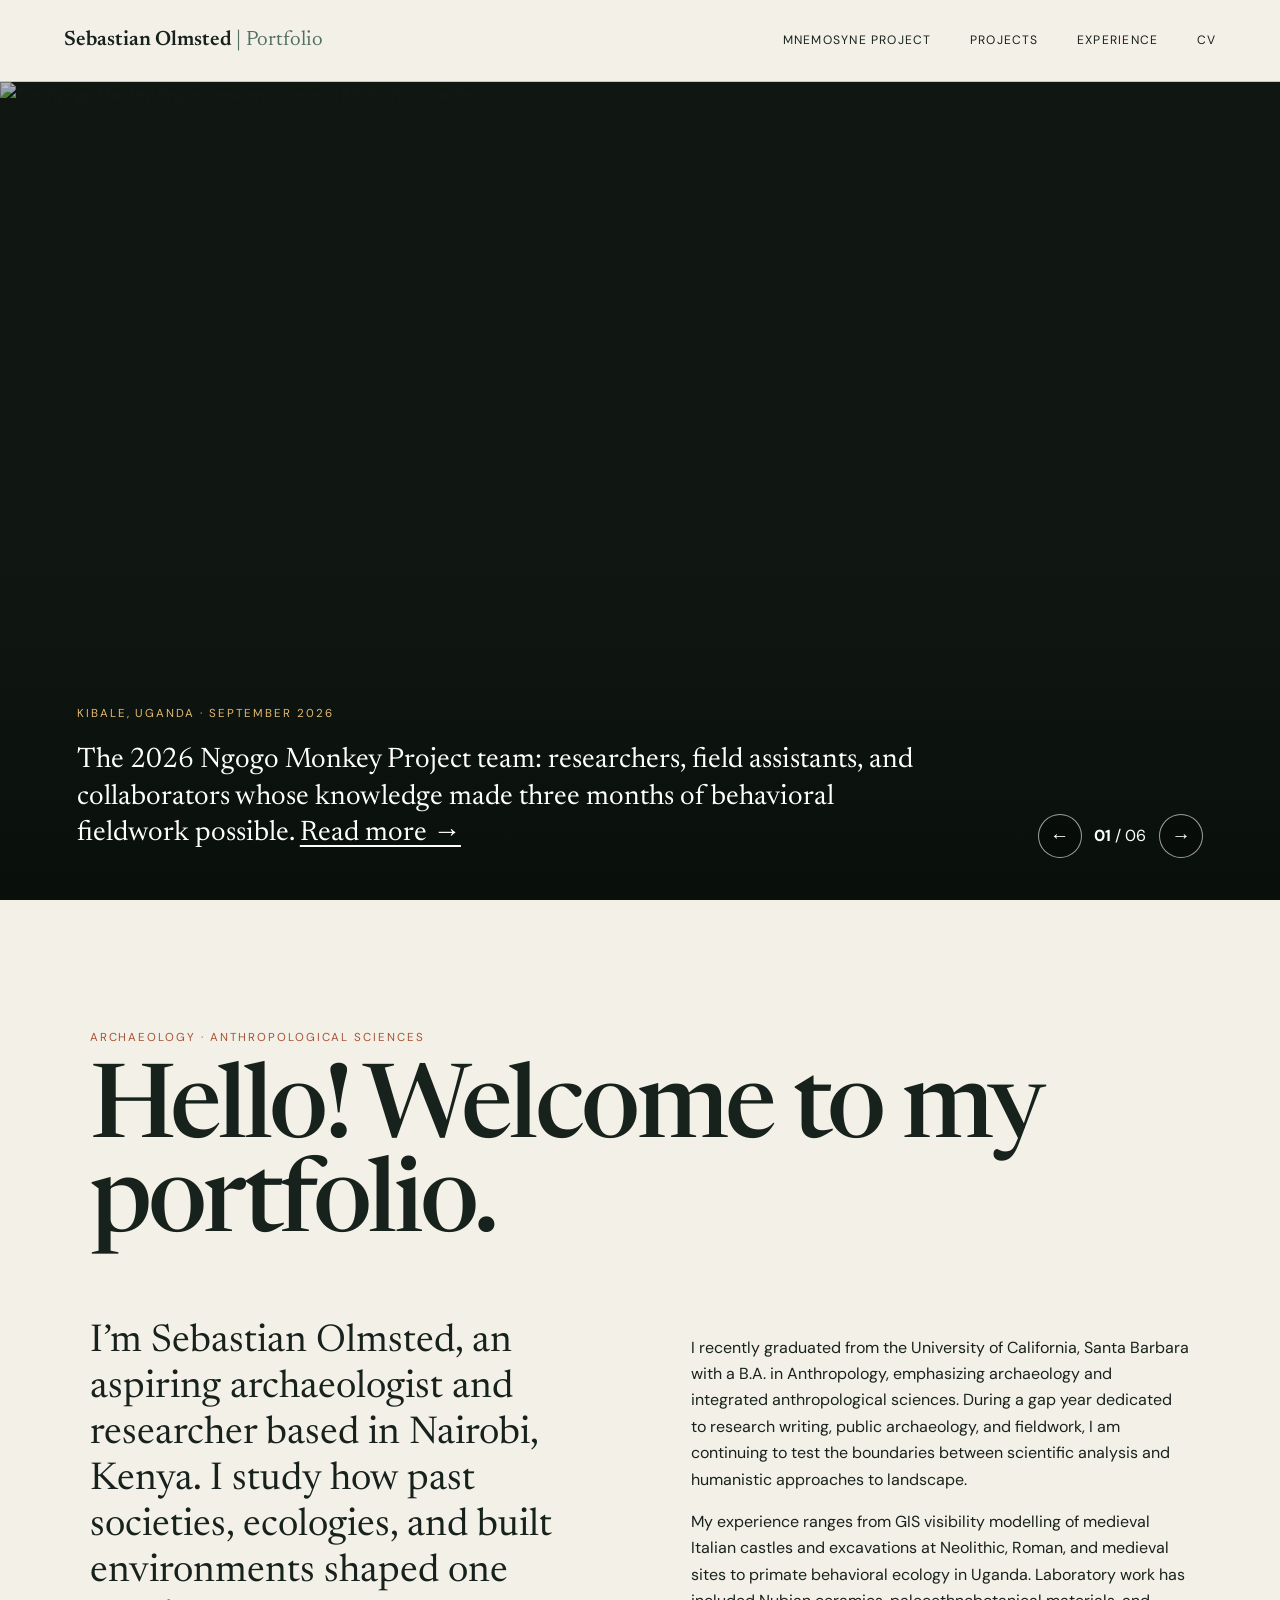
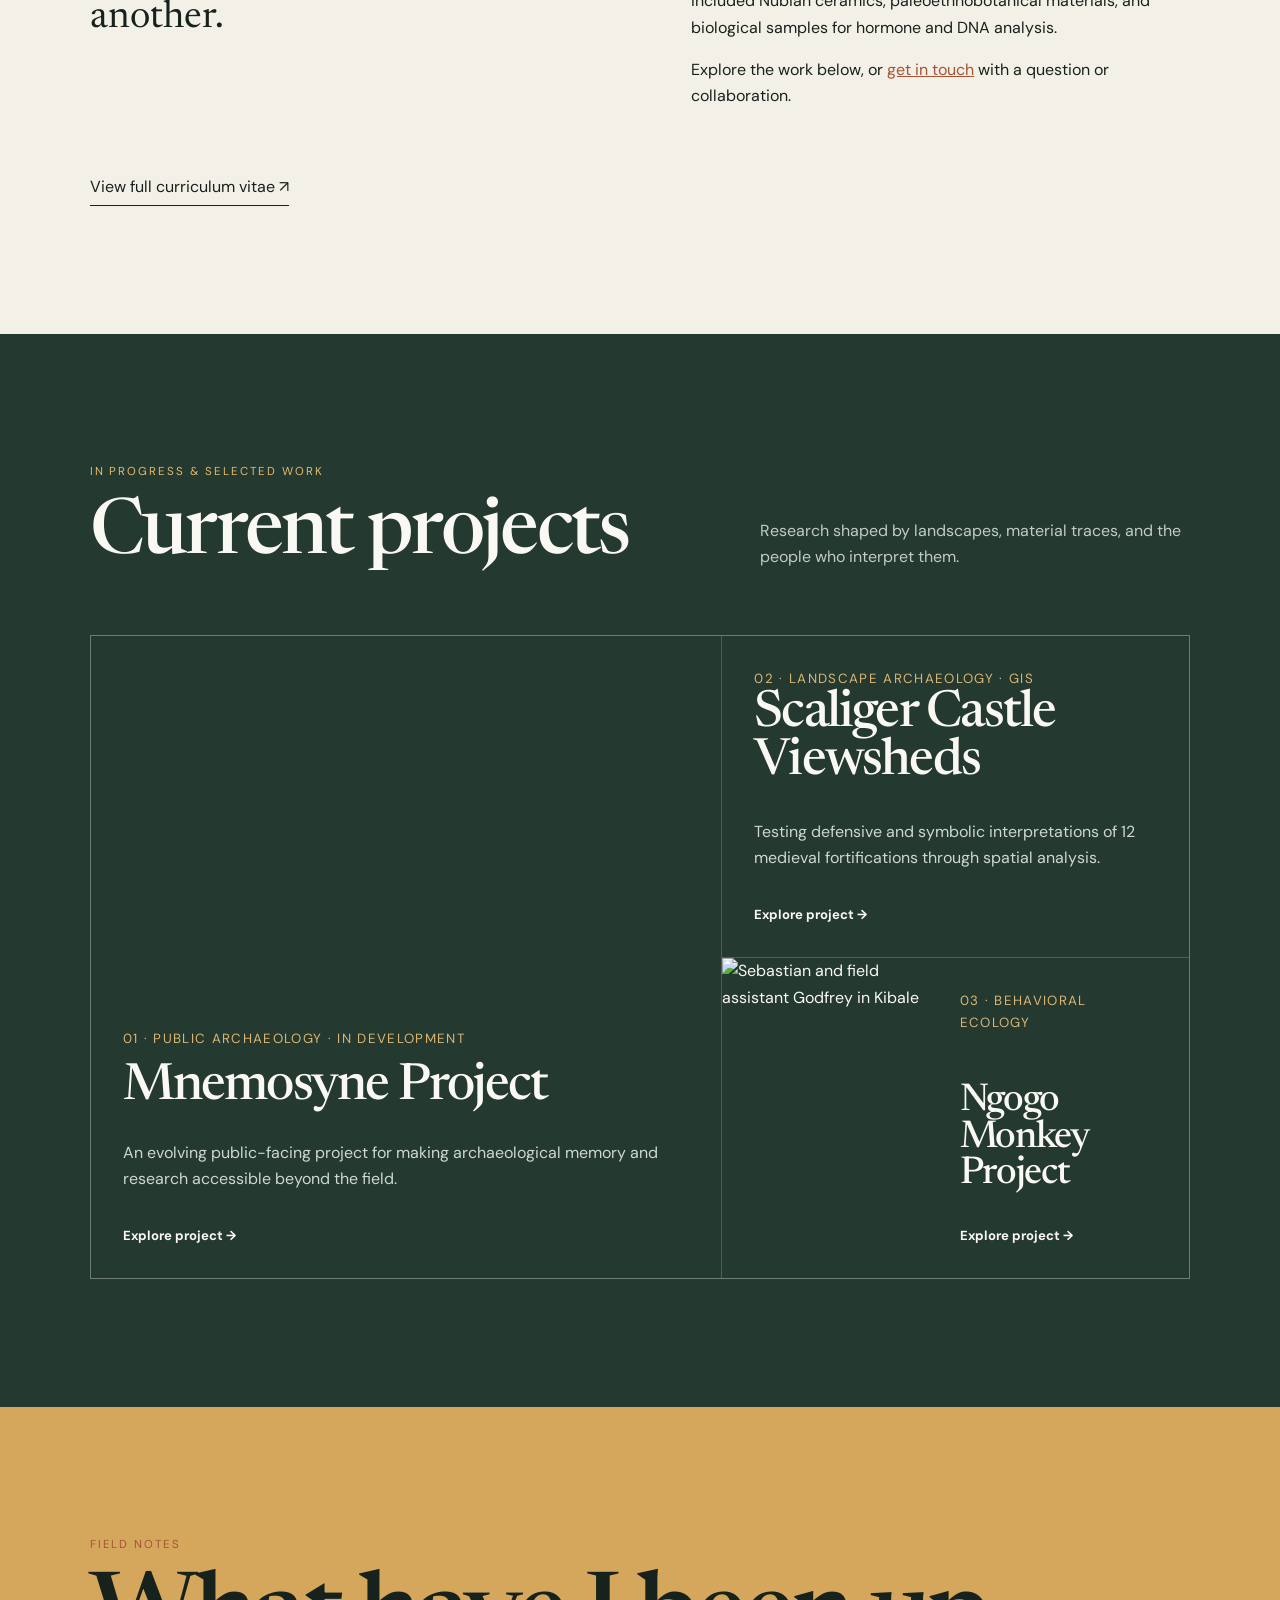
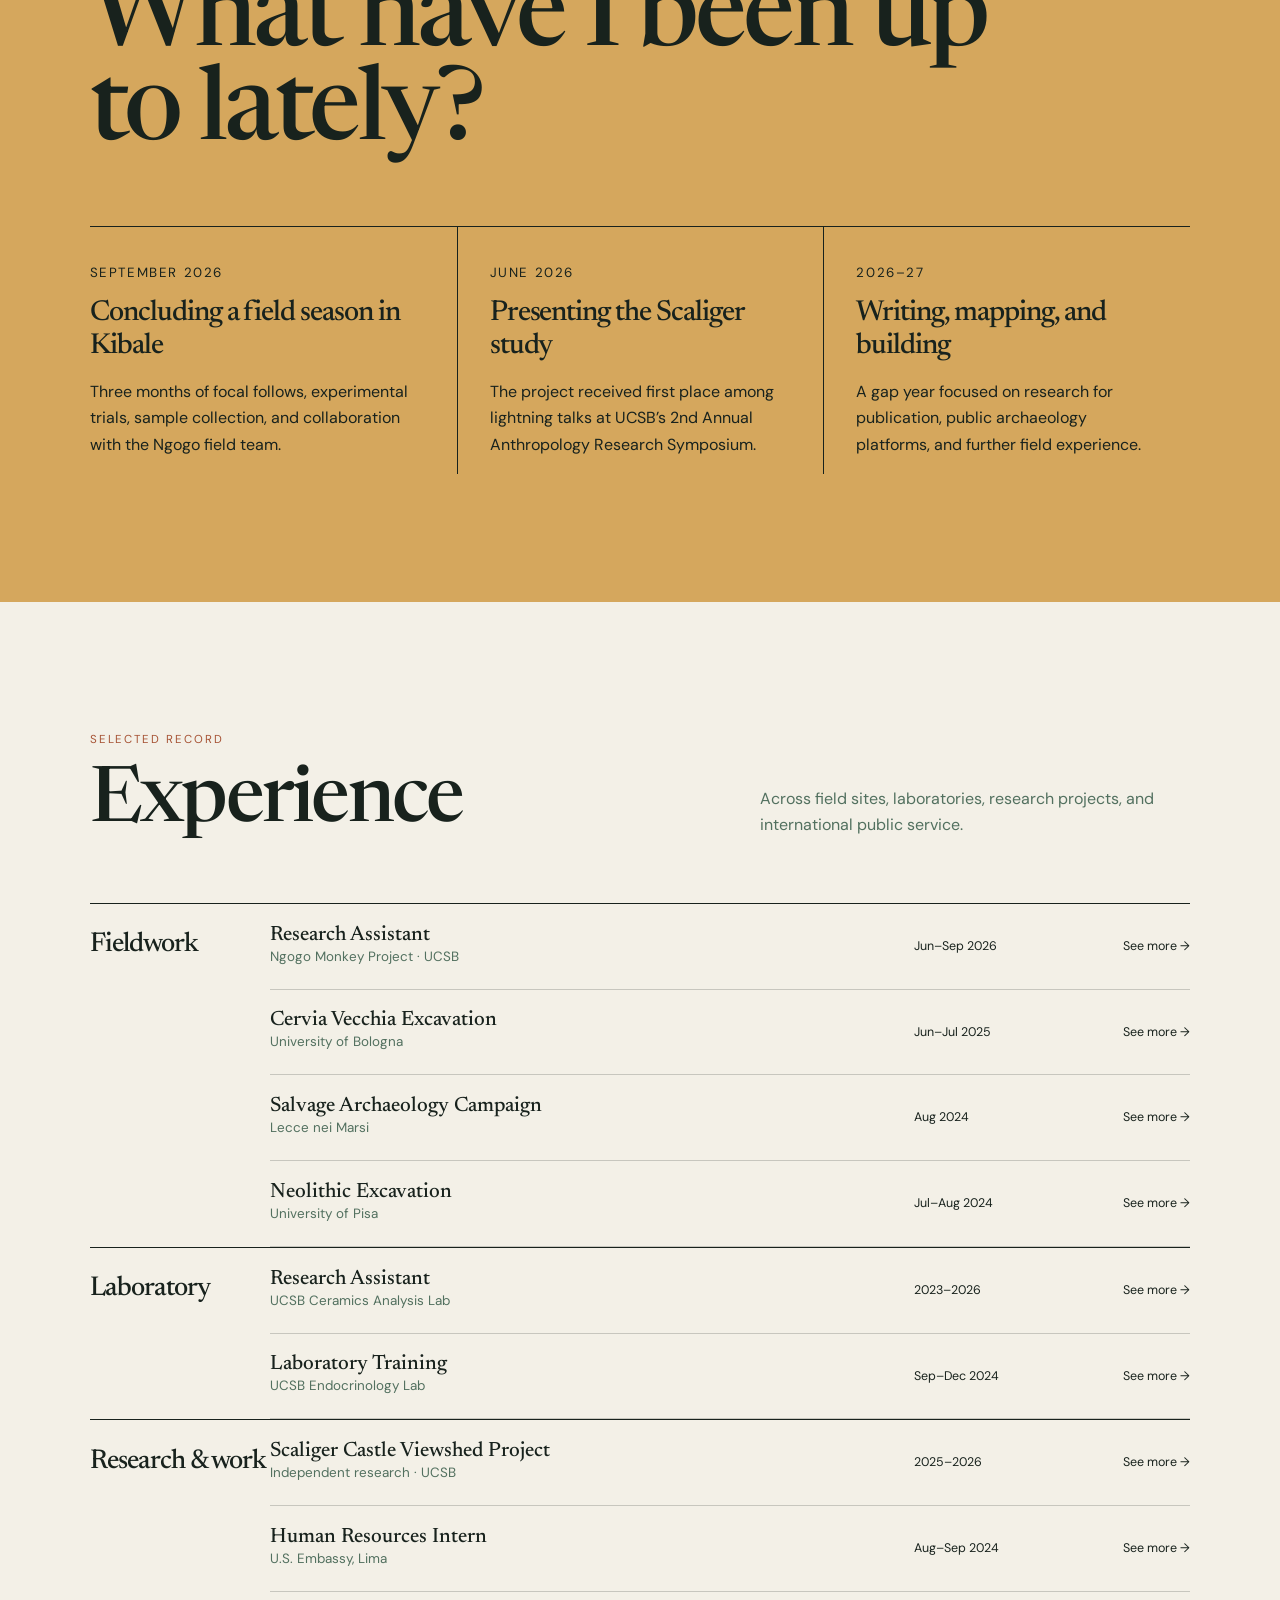
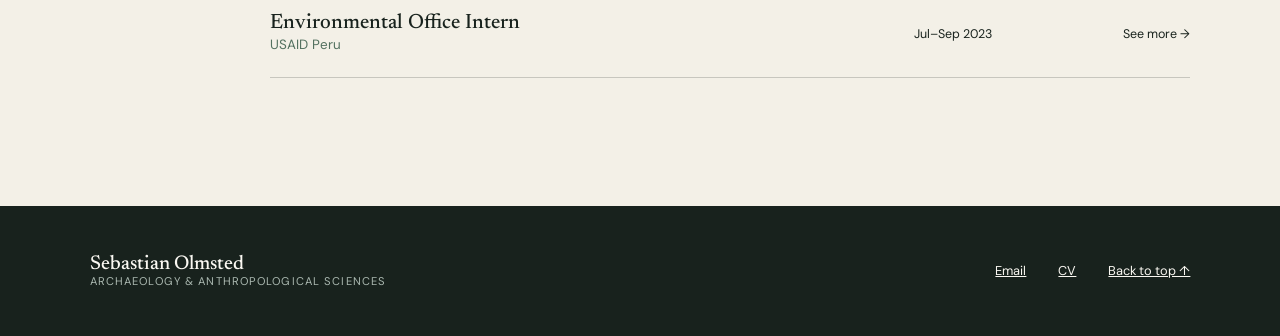
==== index.html @ 27c07b51 "Rebuild portfolio site" ====
<!doctype html>
<html lang="en"><head><meta charset="utf-8"><meta name="viewport" content="width=device-width,initial-scale=1">
<title>Sebastian Olmsted | Portfolio</title><meta name="description" content="Fieldwork, laboratory practice, and research by archaeologist Sebastian Olmsted.">
<link rel="preconnect" href="https://fonts.googleapis.com"><link rel="preconnect" href="https://fonts.gstatic.com" crossorigin><link href="https://fonts.googleapis.com/css2?family=DM+Sans:wght@400;500;600&family=Newsreader:opsz,wght@6..72,400;6..72,500;6..72,600&display=swap" rel="stylesheet"><link rel="stylesheet" href="styles.css">
<link rel="icon" type="image/svg+xml" href="data:image/svg+xml,%3Csvg xmlns='http://www.w3.org/2000/svg' viewBox='0 0 64 64'%3E%3Crect width='64' height='64' rx='12' fill='%2324392f'/%3E%3Cpath d='M13 42h38M17 36h30M21 30h22M25 24h14M29 18h6' stroke='%23d5a75d' stroke-width='4' stroke-linecap='round'/%3E%3C/svg%3E"></head>
<body><a class="skip" href="#main">Skip to content</a>
<header><a class="brand" href="index.html">Sebastian Olmsted <span>| Portfolio</span></a><button class="menu" aria-expanded="false" aria-controls="nav">Menu</button><nav id="nav"><a href="mnemosyne.html">Mnemosyne Project</a><a href="#projects">Projects</a><a href="#experience">Experience</a><a href="assets/sebastian-olmsted-cv.pdf">CV</a></nav></header>
<main id="main">
<section class="carousel" aria-label="Selected fieldwork and research moments">
<article class="slide active" data-slide><img src="assets/ngogo-research-team.jpg" alt="The Ngogo Monkey Project research team in Kibale National Park"><div class="caption"><p class="eyebrow">Kibale, Uganda · September 2026</p><p>The 2026 Ngogo Monkey Project team: researchers, field assistants, and collaborators whose knowledge made three months of behavioral fieldwork possible. <a href="ngogo.html">Read more →</a></p></div></article>
<article class="slide" data-slide><img src="assets/scaliger-project-presentation.jpeg" alt="Sebastian presenting research at UCSB"><div class="caption"><p class="eyebrow">Santa Barbara, USA · June 2026</p><p>Presenting the award-winning Scaliger Castle Viewshed Project at the 2nd Annual UCSB Anthropology Research Symposium. <a href="scaliger.html">Read more →</a></p></div></article>
<article class="slide" data-slide><img src="assets/section-cervia-vecchia.jpg" alt="Excavated archaeological section at Cervia Vecchia"><div class="caption"><p class="eyebrow">Cervia, Italy · June 2025</p><p>Excavating an artificial pit whose limits helped reveal a spoliated medieval fortification. <a href="fieldwork.html#cervia">Read more →</a></p></div></article>
<article class="slide" data-slide><img src="assets/roman-burial-excavation.JPG" alt="Careful excavation of a Roman burial"><div class="caption"><p class="eyebrow">Lecce nei Marsi, Italy · July 2024</p><p>Documenting a Roman-era cappuccina burial during a rescue archaeology campaign. <a href="fieldwork.html#salvage">Read more →</a></p></div></article>
<article class="slide" data-slide><img src="assets/bracelet-reconstruction.JPG" alt="Reconstructed bracelet made from archaeological beads"><div class="caption"><p class="eyebrow">Santa Barbara, USA · October 2024</p><p>A hypothetical bracelet reconstruction using beads recovered at Tombos in modern-day Sudan. <a href="laboratory.html#ceramics">Read more →</a></p></div></article>
<article class="slide" data-slide><img src="assets/presidential-pre-advance.jpg" alt="A presidential pre-advance delegation in Lima"><div class="caption"><p class="eyebrow">Lima, Peru · August 2024</p><p>Supporting the presidential pre-advance ahead of the 2024 APEC Leaders’ Summit. <a href="work.html#embassy">Read more →</a></p></div></article>
<div class="controls"><button data-prev aria-label="Previous image">←</button><span><b data-current>01</b> / 06</span><button data-next aria-label="Next image">→</button></div></section>

<section class="intro pad"><p class="eyebrow dark">Archaeology · Anthropological sciences</p><h1>Hello! Welcome to my portfolio.</h1><div class="columns"><p class="lede">I’m Sebastian Olmsted, an aspiring archaeologist and researcher based in Nairobi, Kenya. I study how past societies, ecologies, and built environments shaped one another.</p><div><p>I recently graduated from the University of California, Santa Barbara with a B.A. in Anthropology, emphasizing archaeology and integrated anthropological sciences. During a gap year dedicated to research writing, public archaeology, and fieldwork, I am continuing to test the boundaries between scientific analysis and humanistic approaches to landscape.</p><p>My experience ranges from GIS visibility modelling of medieval Italian castles and excavations at Neolithic, Roman, and medieval sites to primate behavioral ecology in Uganda. Laboratory work has included Nubian ceramics, paleoethnobotanical materials, and biological samples for hormone and DNA analysis.</p><p>Explore the work below, or <a href="mailto:bas.olmsted@gmail.com">get in touch</a> with a question or collaboration.</p></div></div><a class="underlink" href="assets/sebastian-olmsted-cv.pdf">View full curriculum vitae ↗</a></section>

<section class="projects pad" id="projects"><div class="heading"><div><p class="eyebrow">In progress & selected work</p><h2>Current projects</h2></div><p>Research shaped by landscapes, material traces, and the people who interpret them.</p></div><div class="project-grid">
<a class="project-card feature" href="mnemosyne.html"><small>01 · Public archaeology · In development</small><h3>Mnemosyne Project</h3><p>An evolving public-facing project for making archaeological memory and research accessible beyond the field.</p><b>Explore project →</b></a>
<a class="project-card" href="scaliger.html"><small>02 · Landscape archaeology · GIS</small><h3>Scaliger Castle Viewsheds</h3><p>Testing defensive and symbolic interpretations of 12 medieval fortifications through spatial analysis.</p><b>Explore project →</b></a>
<a class="project-card image-card" href="ngogo.html"><img src="assets/me-and-godfrey.jpg" alt="Sebastian and field assistant Godfrey in Kibale"><div><small>03 · Behavioral ecology</small><h3>Ngogo Monkey Project</h3><b>Explore project →</b></div></a></div></section>

<section class="recent pad"><p class="eyebrow dark">Field notes</p><h2>What have I been up to lately?</h2><div class="recent-grid"><article><small>September 2026</small><h3>Concluding a field season in Kibale</h3><p>Three months of focal follows, experimental trials, sample collection, and collaboration with the Ngogo field team.</p></article><article><small>June 2026</small><h3>Presenting the Scaliger study</h3><p>The project received first place among lightning talks at UCSB’s 2nd Annual Anthropology Research Symposium.</p></article><article><small>2026–27</small><h3>Writing, mapping, and building</h3><p>A gap year focused on research for publication, public archaeology platforms, and further field experience.</p></article></div></section>

<section class="experience pad" id="experience"><div class="heading ink"><div><p class="eyebrow dark">Selected record</p><h2>Experience</h2></div><p>Across field sites, laboratories, research projects, and international public service.</p></div>
<div class="group"><h3>Fieldwork</h3><a href="ngogo.html"><div><strong>Research Assistant</strong><span>Ngogo Monkey Project · UCSB</span></div><time>Jun–Sep 2026</time><em>See more →</em></a><a href="fieldwork.html#cervia"><div><strong>Cervia Vecchia Excavation</strong><span>University of Bologna</span></div><time>Jun–Jul 2025</time><em>See more →</em></a><a href="fieldwork.html#salvage"><div><strong>Salvage Archaeology Campaign</strong><span>Lecce nei Marsi</span></div><time>Aug 2024</time><em>See more →</em></a><a href="fieldwork.html#neolithic"><div><strong>Neolithic Excavation</strong><span>University of Pisa</span></div><time>Jul–Aug 2024</time><em>See more →</em></a></div>
<div class="group"><h3>Laboratory</h3><a href="laboratory.html#ceramics"><div><strong>Research Assistant</strong><span>UCSB Ceramics Analysis Lab</span></div><time>2023–2026</time><em>See more →</em></a><a href="laboratory.html#endocrinology"><div><strong>Laboratory Training</strong><span>UCSB Endocrinology Lab</span></div><time>Sep–Dec 2024</time><em>See more →</em></a></div>
<div class="group"><h3>Research & work</h3><a href="scaliger.html"><div><strong>Scaliger Castle Viewshed Project</strong><span>Independent research · UCSB</span></div><time>2025–2026</time><em>See more →</em></a><a href="work.html#embassy"><div><strong>Human Resources Intern</strong><span>U.S. Embassy, Lima</span></div><time>Aug–Sep 2024</time><em>See more →</em></a><a href="work.html#usaid"><div><strong>Environmental Office Intern</strong><span>USAID Peru</span></div><time>Jul–Sep 2023</time><em>See more →</em></a></div></section></main>
<footer><p>Sebastian Olmsted <span>Archaeology & anthropological sciences</span></p><div><a href="mailto:bas.olmsted@gmail.com">Email</a><a href="assets/sebastian-olmsted-cv.pdf">CV</a><a href="#main">Back to top ↑</a></div></footer><script src="script.js"></script></body></html>
---- styles.css ----
:root{--ink:#18221d;--forest:#24392f;--moss:#52705f;--paper:#f3f0e7;--cream:#faf8f2;--gold:#d5a75d;--rust:#a65335;--line:rgba(24,34,29,.2);--serif:"Newsreader",Georgia,serif;--sans:"DM Sans",Arial,sans-serif}*{box-sizing:border-box}html{scroll-behavior:smooth}body{margin:0;background:var(--paper);color:var(--ink);font:400 1rem/1.65 var(--sans)}a{color:inherit}img{display:block;max-width:100%}.skip{position:absolute;left:-999px}.skip:focus{left:1rem;top:1rem;background:#fff;padding:.7rem;z-index:99}header{height:82px;padding:0 clamp(1.25rem,5vw,5rem);display:flex;align-items:center;justify-content:space-between;border-bottom:1px solid var(--line);background:rgba(243,240,231,.94);position:sticky;top:0;z-index:30;backdrop-filter:blur(12px)}.brand{text-decoration:none;font:600 1.3rem var(--serif)}.brand span{color:var(--moss);font-weight:400}nav{display:flex;gap:clamp(1rem,3vw,2.8rem)}nav a{text-decoration:none;font-size:.76rem;text-transform:uppercase;letter-spacing:.1em}.menu{display:none;background:none;border:0;font:inherit}.carousel{position:relative;height:calc(100vh - 82px);min-height:620px;background:#101713;overflow:hidden}.slide{position:absolute;inset:0;opacity:0;transition:opacity .8s}.slide.active{opacity:1}.slide img{width:100%;height:100%;object-fit:cover;filter:brightness(.73)}.caption{position:absolute;left:0;right:0;bottom:0;padding:9rem clamp(1.25rem,6vw,6rem) 3rem;background:linear-gradient(transparent,rgba(8,15,11,.86));color:#fff}.caption>p:last-child{max-width:870px;margin:0;font:400 clamp(1.3rem,2.2vw,2.1rem)/1.3 var(--serif)}.caption a{text-underline-offset:5px}.eyebrow{font-size:.72rem!important;text-transform:uppercase;letter-spacing:.17em;color:#e5b96f;font-family:var(--sans)!important;margin:0 0 1.2rem}.eyebrow.dark{color:var(--rust)}.controls{position:absolute;right:clamp(1.25rem,6vw,6rem);bottom:2.6rem;z-index:5;color:#fff;display:flex;align-items:center;gap:.8rem}.controls button{width:44px;height:44px;border-radius:50%;border:1px solid #ffffff99;color:#fff;background:#0004;font-size:1.2rem}.pad{padding:clamp(5rem,10vw,9rem) clamp(1.25rem,7vw,7.5rem)}h1,h2,h3{font-family:var(--serif);font-weight:500;letter-spacing:-.035em}.intro h1,.heading h2,.recent h2{font-size:clamp(3.2rem,8vw,8rem);line-height:.92;margin:0}.columns{display:grid;grid-template-columns:1fr 1fr;gap:8vw;margin-top:4rem}.lede{font:400 clamp(1.6rem,3vw,2.7rem)/1.2 var(--serif);margin:0}.columns a{color:var(--rust)}.underlink{display:inline-block;margin-top:3rem;padding-bottom:.3rem;text-decoration:none;border-bottom:1px solid}.projects{background:var(--forest);color:var(--cream)}.heading{display:flex;align-items:end;justify-content:space-between;gap:3rem;margin-bottom:4rem}.heading h2{font-size:clamp(3rem,6vw,6rem)}.heading>p{max-width:430px;color:#c1ccc5;margin:0}.project-grid{display:grid;grid-template-columns:1.35fr 1fr;gap:1px;background:#ffffff30;border:1px solid #ffffff30}.project-card{min-height:320px;padding:2rem;display:flex;flex-direction:column;background:var(--forest);text-decoration:none}.project-card:hover{background:#315042}.project-card.feature{grid-row:span 2;min-height:641px;justify-content:flex-end}.project-card small{color:#d9b575;text-transform:uppercase;letter-spacing:.1em}.project-card h3{font-size:clamp(2rem,4vw,4.5rem);line-height:.95;margin:auto 0 1rem}.project-card.feature h3{margin:.8rem 0}.project-card p{color:#ced8d1;max-width:540px}.project-card b{font-size:.82rem;margin-top:1rem}.image-card{padding:0;display:grid;grid-template-columns:44% 1fr}.image-card img{width:100%;height:100%;object-fit:cover}.image-card div{padding:2rem;display:flex;flex-direction:column}.image-card h3{font-size:2.4rem}.recent{background:var(--gold)}.recent h2{max-width:900px}.recent-grid{display:grid;grid-template-columns:repeat(3,1fr);border-top:1px solid;margin-top:4rem}.recent article{padding:2rem 2rem 0 0}.recent article+article{border-left:1px solid;padding-left:2rem}.recent h3{font-size:1.8rem;line-height:1.15;margin:.7rem 0}.recent small{text-transform:uppercase;letter-spacing:.12em}.heading.ink>p{color:var(--moss)}.group{display:grid;grid-template-columns:180px 1fr;border-top:1px solid}.group>h3{font-size:1.7rem;margin:1.2rem 0}.group>a{grid-column:2;display:grid;grid-template-columns:1fr 150px 110px;align-items:center;gap:1rem;padding:1.3rem 0;border-bottom:1px solid var(--line);text-decoration:none}.group strong,.group span{display:block}.group strong{font:500 1.3rem var(--serif)}.group span{color:var(--moss);font-size:.84rem}.group time,.group em{font-size:.78rem;font-style:normal}.group em{text-align:right}footer{background:var(--ink);color:var(--cream);padding:3rem clamp(1.25rem,7vw,7.5rem);display:flex;justify-content:space-between;align-items:center}footer p{font:500 1.25rem var(--serif);margin:0}footer p span{display:block;font:400 .7rem var(--sans);color:#aab8b0;text-transform:uppercase;letter-spacing:.1em}footer div{display:flex;gap:2rem}footer a{font-size:.8rem}
.page-hero{padding:clamp(5rem,11vw,10rem) clamp(1.25rem,7vw,7.5rem) 4rem;background:var(--forest);color:var(--cream)}.page-hero h1{font-size:clamp(3.5rem,9vw,8.5rem);line-height:.9;margin:0;max-width:1100px}.standfirst{font:400 clamp(1.3rem,2.5vw,2.1rem)/1.35 var(--serif);max-width:760px;color:#d8dfda;margin:3rem 0 0}.page-body{padding:clamp(4rem,8vw,8rem) clamp(1.25rem,7vw,7.5rem)}.back{display:inline-block;margin-bottom:3rem}.facts{display:grid;grid-template-columns:repeat(3,1fr);gap:1px;background:var(--line);margin-bottom:4rem}.fact{background:var(--paper);padding:1.5rem}.fact span{display:block;color:var(--rust);font-size:.7rem;text-transform:uppercase;letter-spacing:.12em}.fact strong{font:500 1.4rem var(--serif)}.detail{display:grid;grid-template-columns:minmax(180px,.65fr) 1.6fr;gap:6vw;padding:4rem 0;border-top:1px solid var(--line)}.detail h2{font-size:clamp(2rem,4vw,4rem);line-height:1;margin:0}.copy{max-width:760px}.copy p:first-child{margin-top:0}.copy li{margin-bottom:.6rem}.project-image{margin:2rem 0}.project-image img{width:100%;max-height:620px;object-fit:cover}.project-image figcaption{font-size:.78rem;color:var(--moss);margin-top:.6rem}
@media(max-width:800px){header{height:70px}.brand{font-size:1.05rem}.menu{display:block}nav{display:none;position:absolute;top:70px;left:0;right:0;padding:1.4rem;background:var(--paper);flex-direction:column;border-bottom:1px solid}nav.open{display:flex}.carousel{height:76vh;min-height:540px}.caption{padding:8rem 1.25rem 5.5rem}.controls{left:1.25rem;right:auto;bottom:1.1rem}.columns,.project-grid,.recent-grid{grid-template-columns:1fr}.columns{gap:2rem}.heading{display:block}.heading>p{margin-top:1rem}.project-card.feature{grid-row:auto;min-height:420px}.image-card{grid-template-columns:1fr}.image-card img{height:250px}.recent article,.recent article+article{border-left:0;border-bottom:1px solid;padding:1.5rem 0}.group{grid-template-columns:1fr}.group>a{grid-column:1;grid-template-columns:1fr auto}.group time{grid-row:1;grid-column:2}.group em{grid-column:1;text-align:left}.detail{grid-template-columns:1fr;gap:1.5rem}.facts{grid-template-columns:1fr}footer{align-items:flex-start;flex-direction:column;gap:2rem}}
@media(prefers-reduced-motion:reduce){.slide{transition:none}}
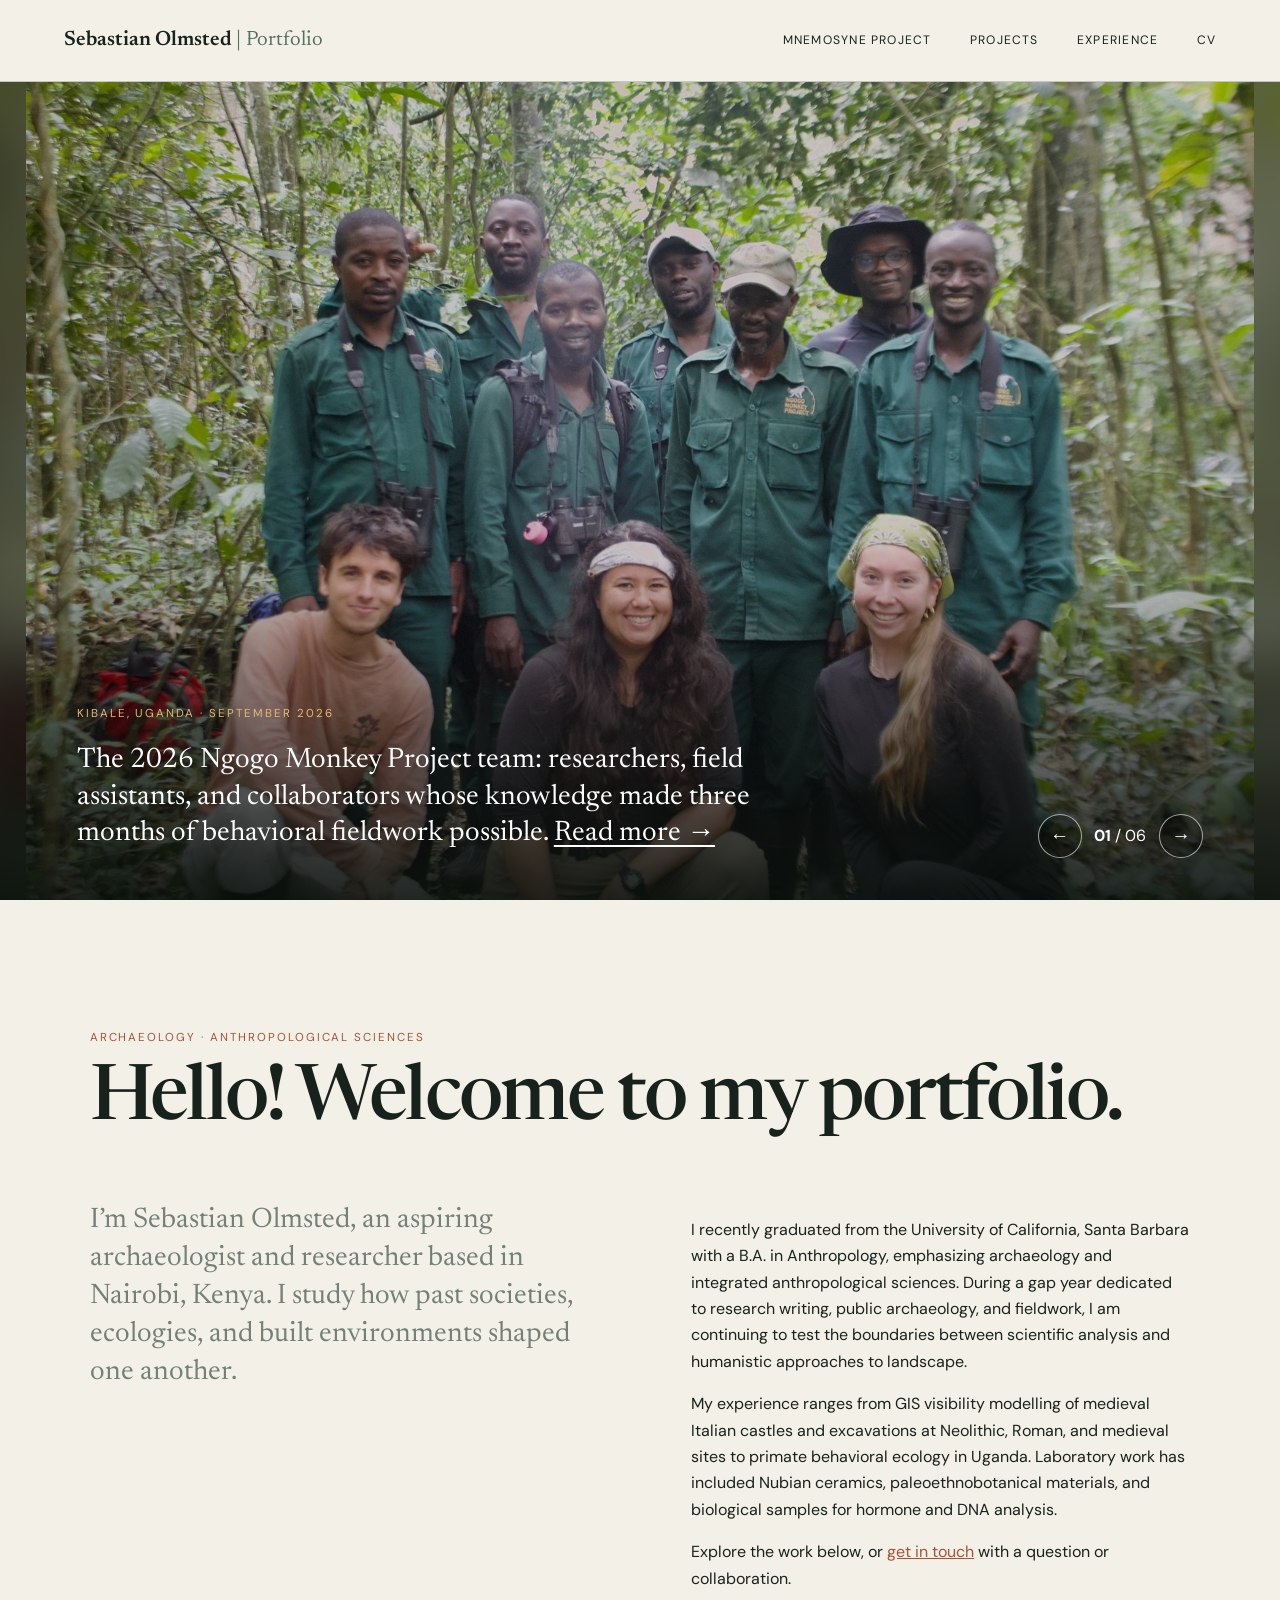
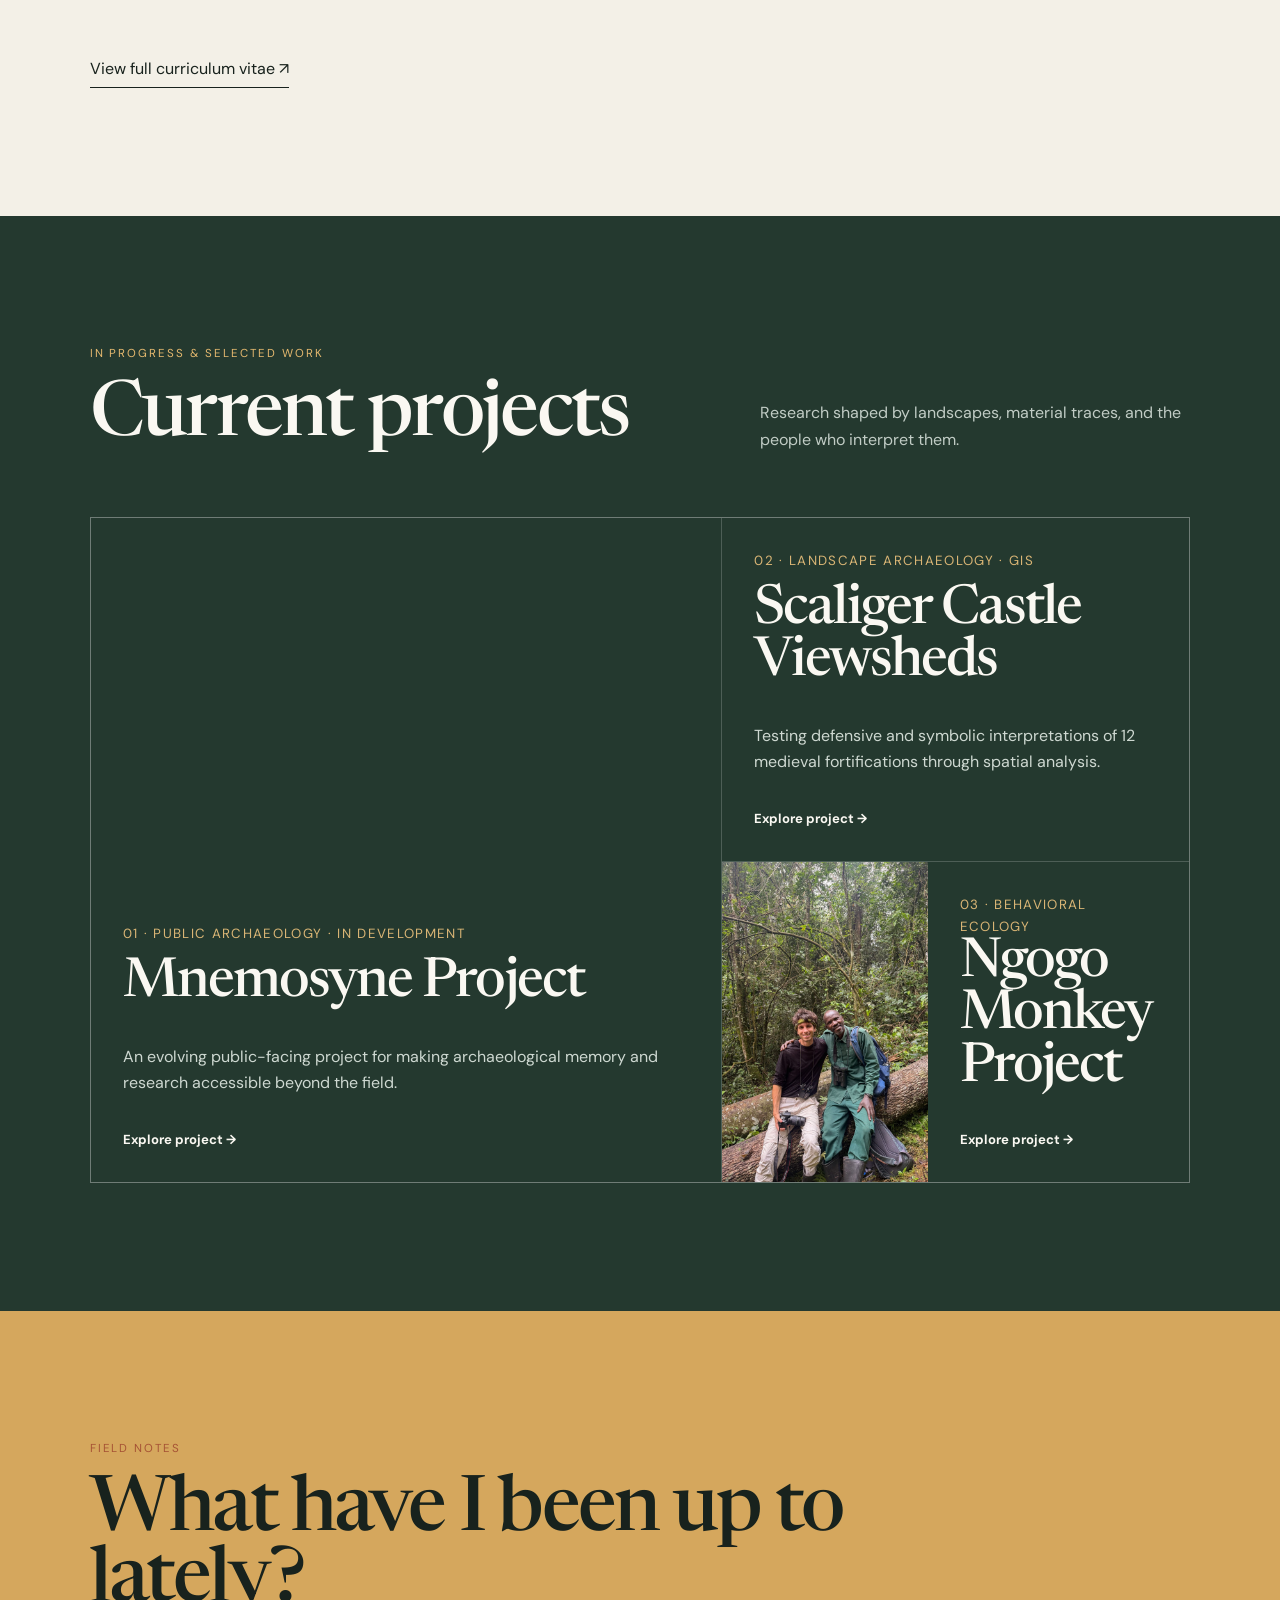
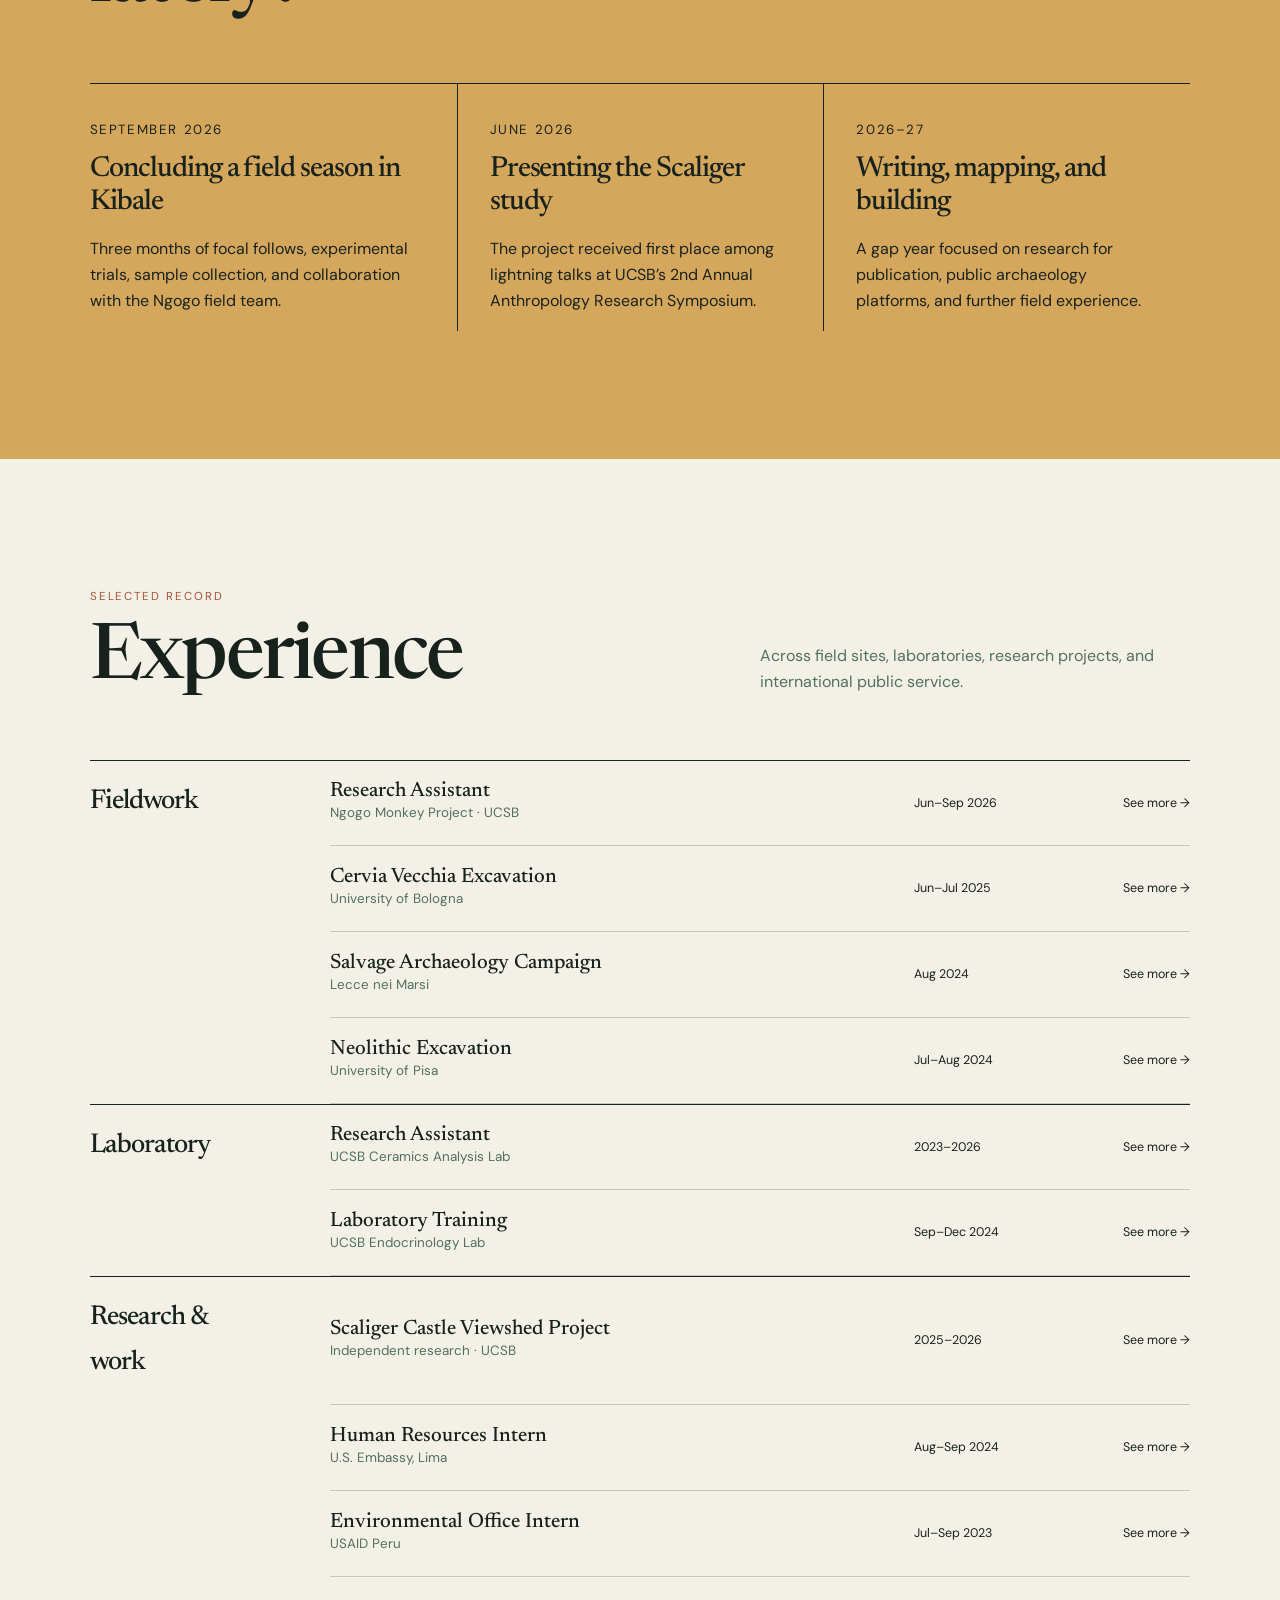
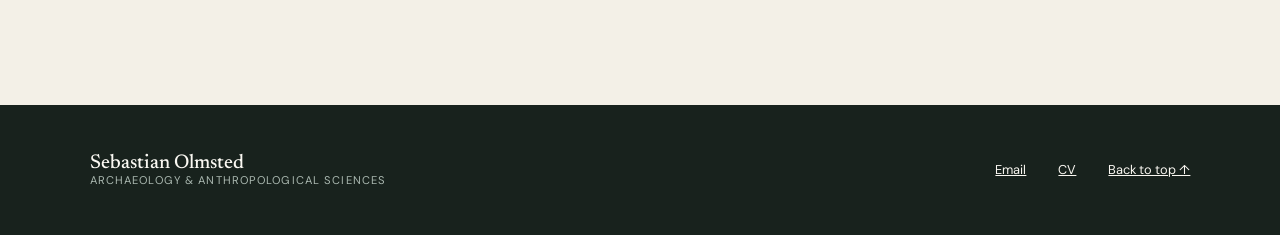
==== commit 35cda451: "Fix portfolio layout, links, and Mnemosyne branding" ====
--- a/index.html
+++ b/index.html
@@ -27,5 +27,5 @@
 <section class="experience pad" id="experience"><div class="heading ink"><div><p class="eyebrow dark">Selected record</p><h2>Experience</h2></div><p>Across field sites, laboratories, research projects, and international public service.</p></div>
 <div class="group"><h3>Fieldwork</h3><a href="ngogo.html"><div><strong>Research Assistant</strong><span>Ngogo Monkey Project · UCSB</span></div><time>Jun–Sep 2026</time><em>See more →</em></a><a href="fieldwork.html#cervia"><div><strong>Cervia Vecchia Excavation</strong><span>University of Bologna</span></div><time>Jun–Jul 2025</time><em>See more →</em></a><a href="fieldwork.html#salvage"><div><strong>Salvage Archaeology Campaign</strong><span>Lecce nei Marsi</span></div><time>Aug 2024</time><em>See more →</em></a><a href="fieldwork.html#neolithic"><div><strong>Neolithic Excavation</strong><span>University of Pisa</span></div><time>Jul–Aug 2024</time><em>See more →</em></a></div>
 <div class="group"><h3>Laboratory</h3><a href="laboratory.html#ceramics"><div><strong>Research Assistant</strong><span>UCSB Ceramics Analysis Lab</span></div><time>2023–2026</time><em>See more →</em></a><a href="laboratory.html#endocrinology"><div><strong>Laboratory Training</strong><span>UCSB Endocrinology Lab</span></div><time>Sep–Dec 2024</time><em>See more →</em></a></div>
-<div class="group"><h3>Research & work</h3><a href="scaliger.html"><div><strong>Scaliger Castle Viewshed Project</strong><span>Independent research · UCSB</span></div><time>2025–2026</time><em>See more →</em></a><a href="work.html#embassy"><div><strong>Human Resources Intern</strong><span>U.S. Embassy, Lima</span></div><time>Aug–Sep 2024</time><em>See more →</em></a><a href="work.html#usaid"><div><strong>Environmental Office Intern</strong><span>USAID Peru</span></div><time>Jul–Sep 2023</time><em>See more →</em></a></div></section></main>
+<div class="group"><h3>Research &amp;<br>work</h3><a href="scaliger.html"><div><strong>Scaliger Castle Viewshed Project</strong><span>Independent research · UCSB</span></div><time>2025–2026</time><em>See more →</em></a><a href="work.html#embassy"><div><strong>Human Resources Intern</strong><span>U.S. Embassy, Lima</span></div><time>Aug–Sep 2024</time><em>See more →</em></a><a href="work.html#usaid"><div><strong>Environmental Office Intern</strong><span>USAID Peru</span></div><time>Jul–Sep 2023</time><em>See more →</em></a></div></section></main>
 <footer><p>Sebastian Olmsted <span>Archaeology & anthropological sciences</span></p><div><a href="mailto:bas.olmsted@gmail.com">Email</a><a href="assets/sebastian-olmsted-cv.pdf">CV</a><a href="#main">Back to top ↑</a></div></footer><script src="script.js"></script></body></html>
--- a/styles.css
+++ b/styles.css
@@ -2,3 +2,22 @@
 .page-hero{padding:clamp(5rem,11vw,10rem) clamp(1.25rem,7vw,7.5rem) 4rem;background:var(--forest);color:var(--cream)}.page-hero h1{font-size:clamp(3.5rem,9vw,8.5rem);line-height:.9;margin:0;max-width:1100px}.standfirst{font:400 clamp(1.3rem,2.5vw,2.1rem)/1.35 var(--serif);max-width:760px;color:#d8dfda;margin:3rem 0 0}.page-body{padding:clamp(4rem,8vw,8rem) clamp(1.25rem,7vw,7.5rem)}.back{display:inline-block;margin-bottom:3rem}.facts{display:grid;grid-template-columns:repeat(3,1fr);gap:1px;background:var(--line);margin-bottom:4rem}.fact{background:var(--paper);padding:1.5rem}.fact span{display:block;color:var(--rust);font-size:.7rem;text-transform:uppercase;letter-spacing:.12em}.fact strong{font:500 1.4rem var(--serif)}.detail{display:grid;grid-template-columns:minmax(180px,.65fr) 1.6fr;gap:6vw;padding:4rem 0;border-top:1px solid var(--line)}.detail h2{font-size:clamp(2rem,4vw,4rem);line-height:1;margin:0}.copy{max-width:760px}.copy p:first-child{margin-top:0}.copy li{margin-bottom:.6rem}.project-image{margin:2rem 0}.project-image img{width:100%;max-height:620px;object-fit:cover}.project-image figcaption{font-size:.78rem;color:var(--moss);margin-top:.6rem}
 @media(max-width:800px){header{height:70px}.brand{font-size:1.05rem}.menu{display:block}nav{display:none;position:absolute;top:70px;left:0;right:0;padding:1.4rem;background:var(--paper);flex-direction:column;border-bottom:1px solid}nav.open{display:flex}.carousel{height:76vh;min-height:540px}.caption{padding:8rem 1.25rem 5.5rem}.controls{left:1.25rem;right:auto;bottom:1.1rem}.columns,.project-grid,.recent-grid{grid-template-columns:1fr}.columns{gap:2rem}.heading{display:block}.heading>p{margin-top:1rem}.project-card.feature{grid-row:auto;min-height:420px}.image-card{grid-template-columns:1fr}.image-card img{height:250px}.recent article,.recent article+article{border-left:0;border-bottom:1px solid;padding:1.5rem 0}.group{grid-template-columns:1fr}.group>a{grid-column:1;grid-template-columns:1fr auto}.group time{grid-row:1;grid-column:2}.group em{grid-column:1;text-align:left}.detail{grid-template-columns:1fr;gap:1.5rem}.facts{grid-template-columns:1fr}footer{align-items:flex-start;flex-direction:column;gap:2rem}}
 @media(prefers-reduced-motion:reduce){.slide{transition:none}}
+
+/* September 2026 refinement pass */
+.slide{pointer-events:none}
+.slide.active{pointer-events:auto}
+.slide::before{content:"";position:absolute;inset:-3%;background-image:var(--slide-image);background-position:center;background-size:cover;filter:blur(28px) brightness(.55);transform:scale(1.08)}
+.slide img{position:relative;z-index:1;object-fit:contain;filter:brightness(.78)}
+.caption{z-index:2;padding-right:clamp(23rem,36vw,36rem)}
+.caption>p:last-child{max-width:none}
+.intro h1,.heading h2,.recent h2{font-size:clamp(3rem,6vw,6rem)}
+.lede{font:400 clamp(1.35rem,2.2vw,2rem)/1.35 var(--serif);color:#738078}
+.project-card small{display:block;min-height:2.6em;margin:0 0:1.1rem}
+.project-card h3,.image-card h3{font-size:clamp(2.7rem,4.3vw,4.8rem);line-height:.95;margin:0 0 1.1rem}
+.project-card.feature{justify-content:flex-end}
+.project-card.feature h3{margin:0 0 1.1rem}
+.project-card.feature::before{content:"";width:150px;height:270px;background:url('assets/mnemosyne-logo.png') left center/contain no-repeat;margin:0 0 auto}
+.group{grid-template-columns:240px 1fr}
+.mnemosyne-page .page-hero h1:before{content:"";display:inline-block;width:clamp(70px,8vw,110px);height:clamp(145px,16vw,230px);background:url('assets/mnemosyne-logo.png') center/contain no-repeat;margin-right:.25em;vertical-align:-.25em}
+.project-image img{height:auto}
+@media(max-width:800px){.caption{padding:8rem 1.25rem 6.5rem}.caption>p:last-child{font-size:clamp(1.15rem,5vw,1.55rem)}.group{grid-template-columns:1fr}.project-card.feature::before{width:105px;height:225px;margin-bottom:3rem}.mnemosyne-page .page-hero h1:before{display:block;margin:0 0 1rem}}
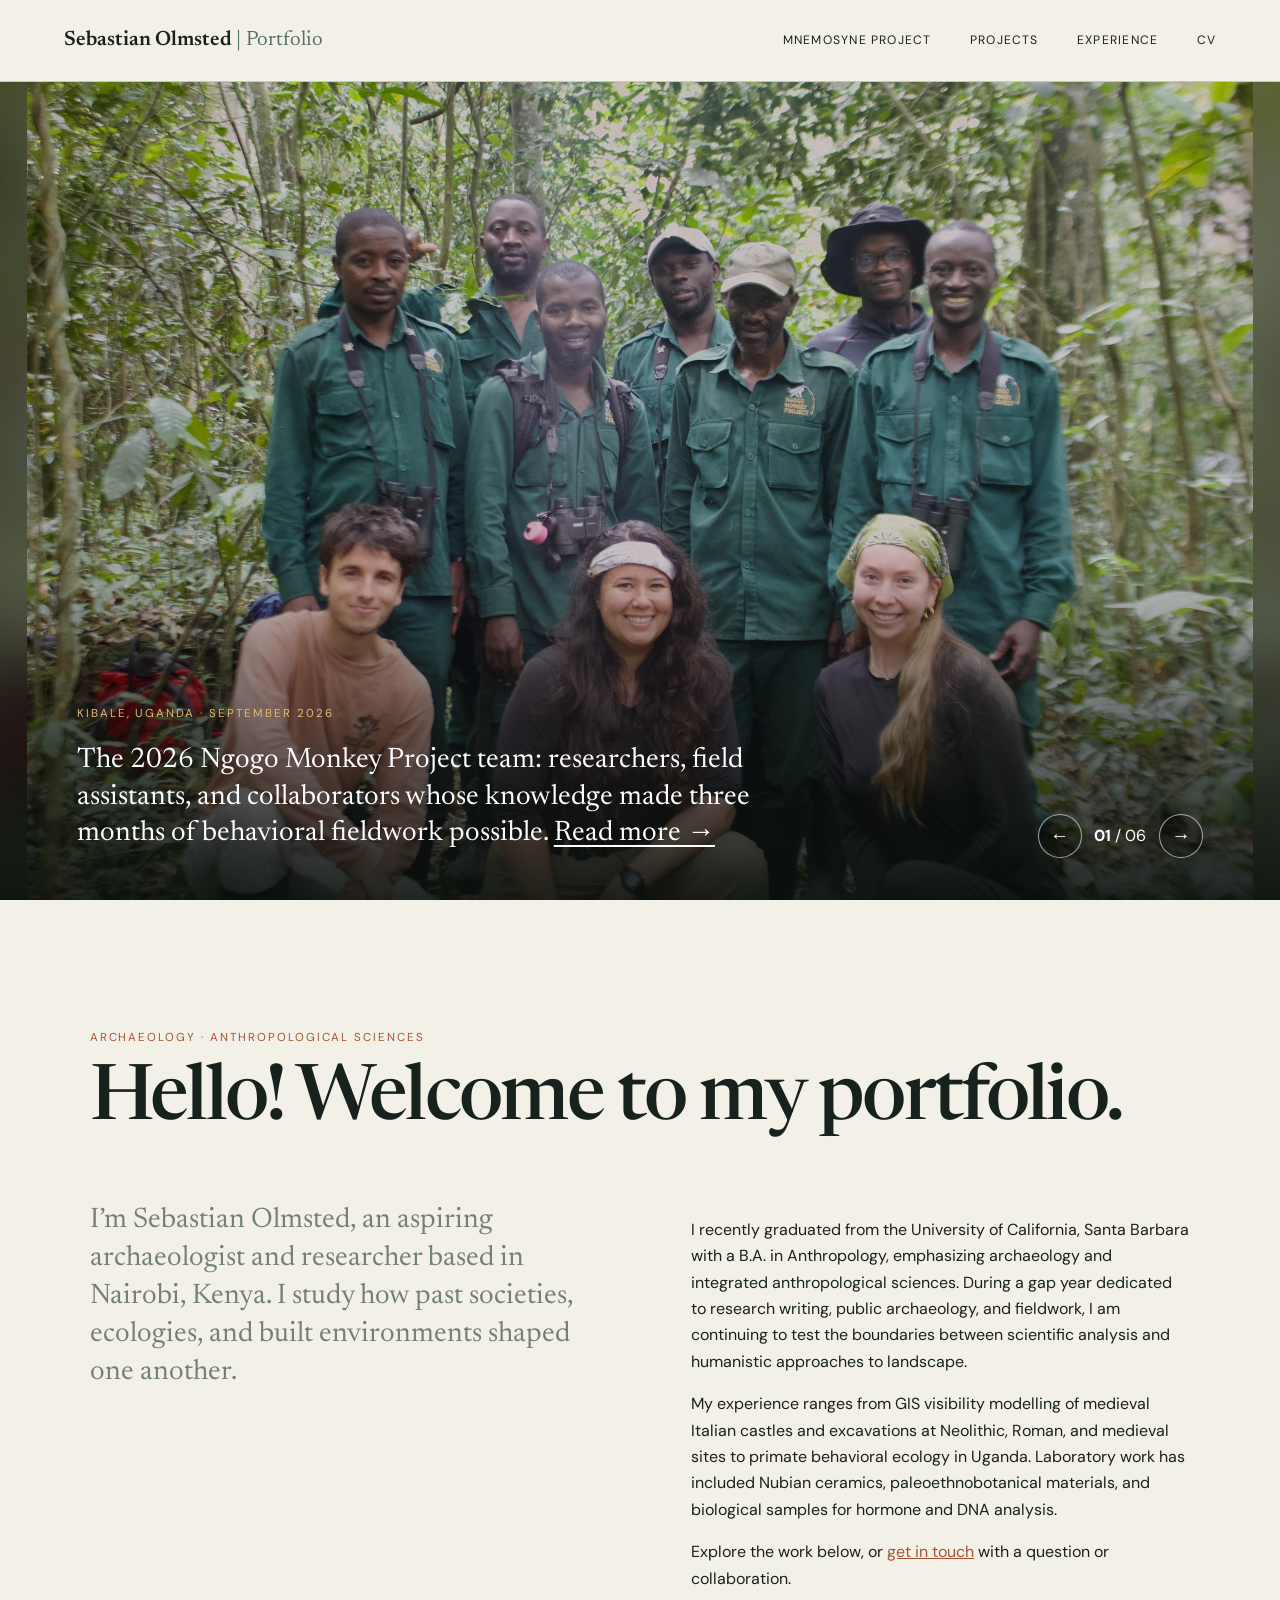
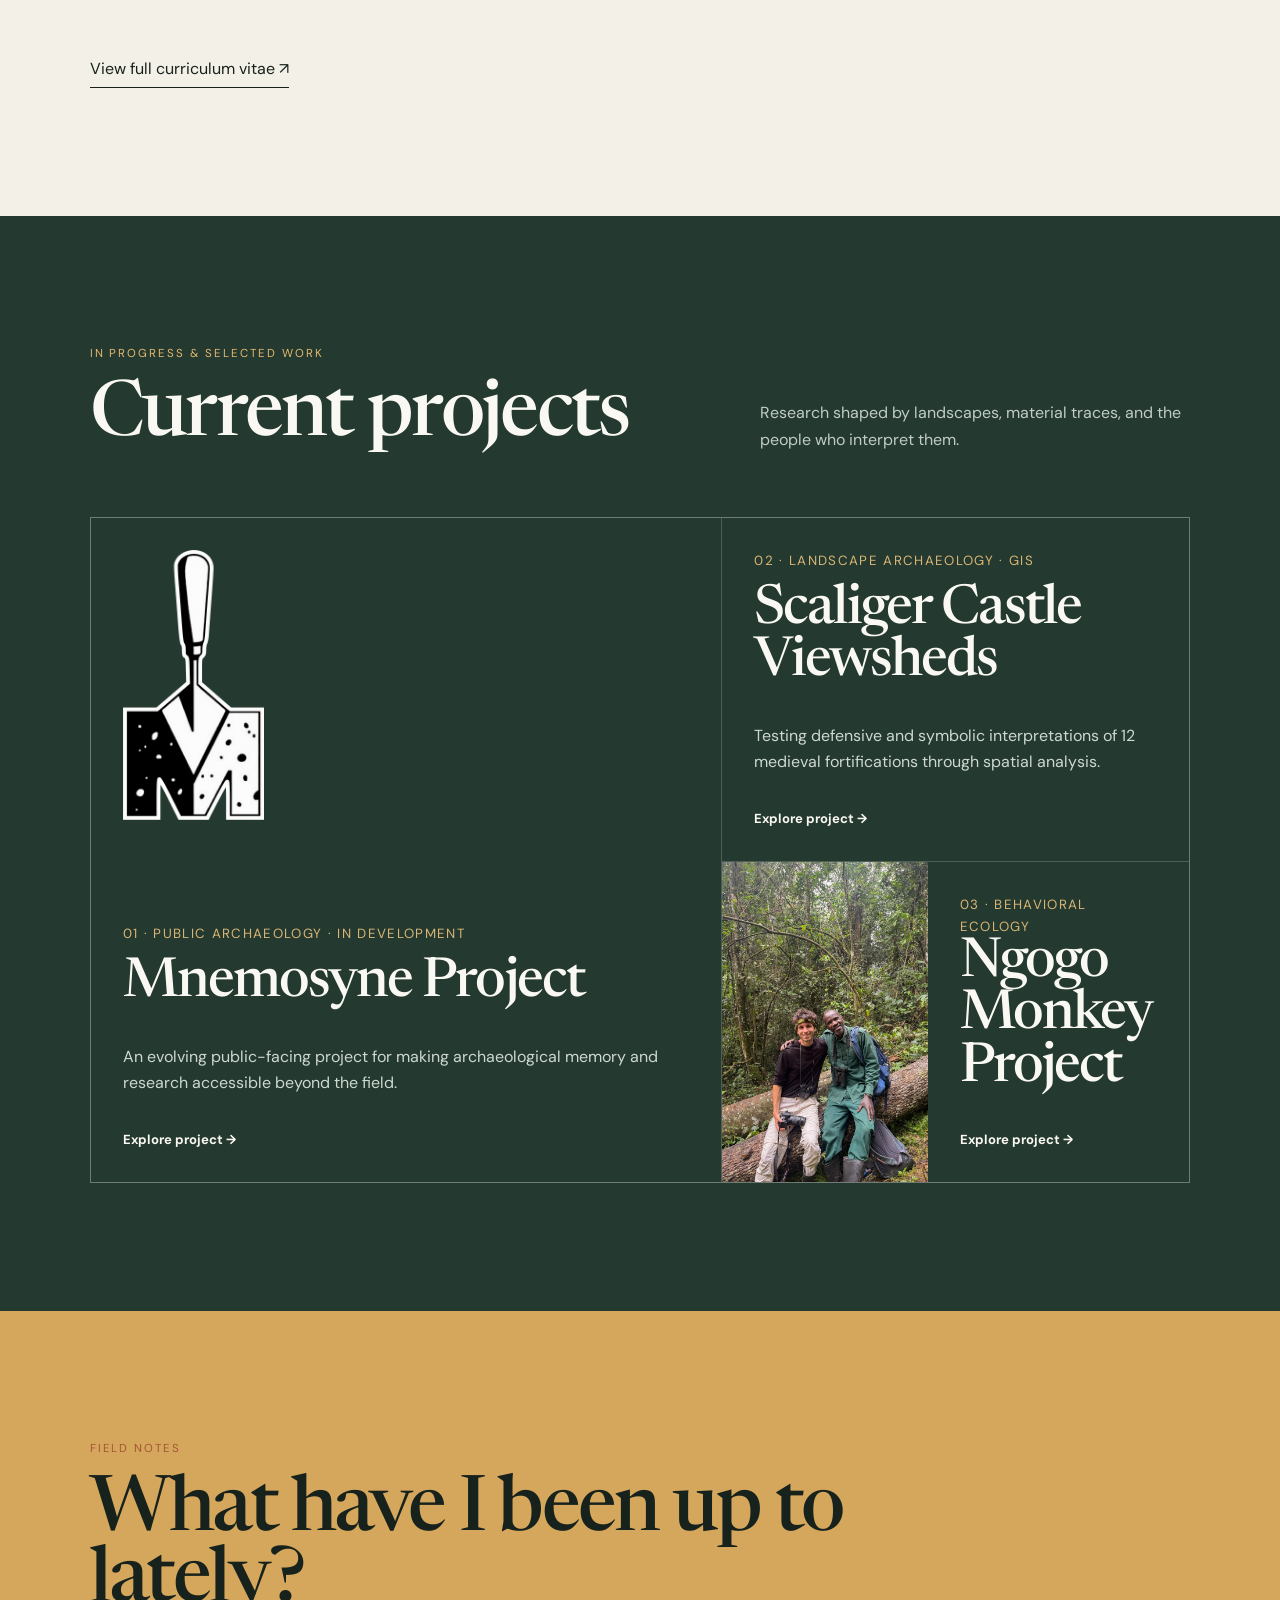
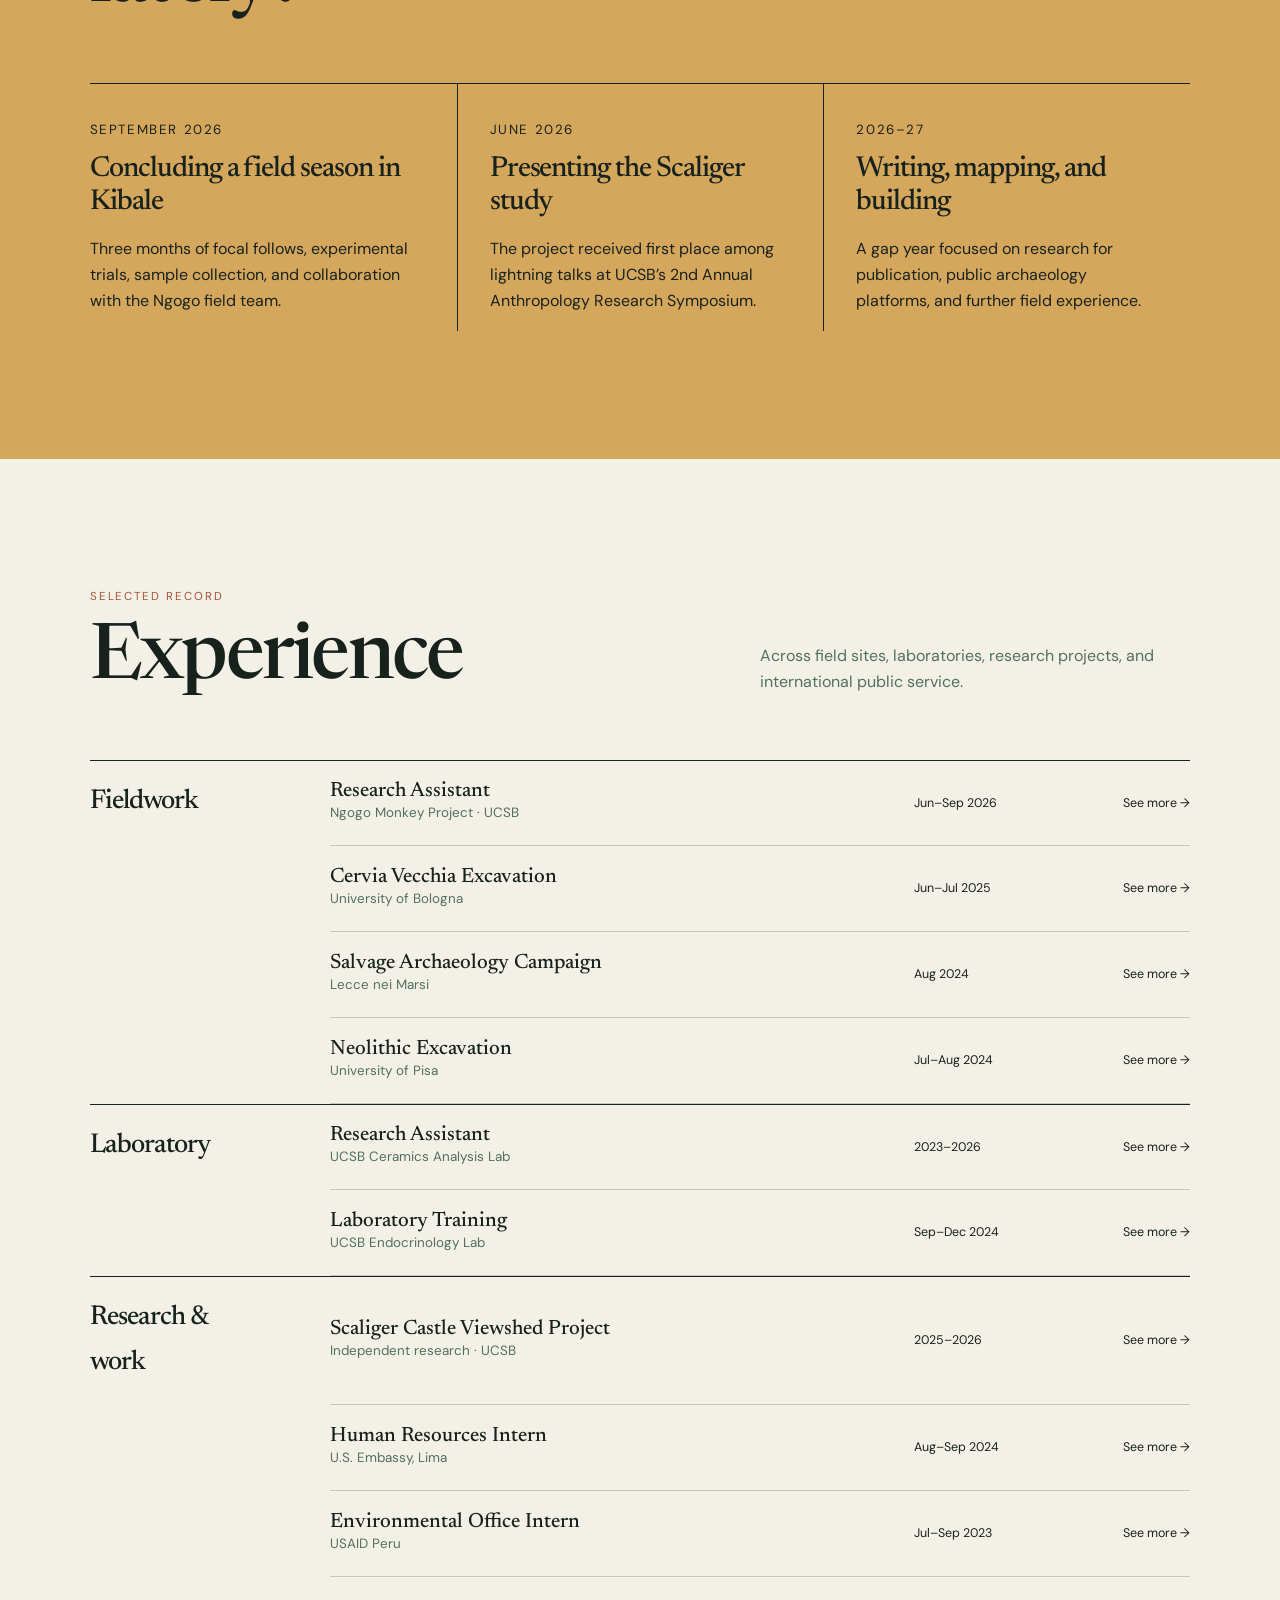
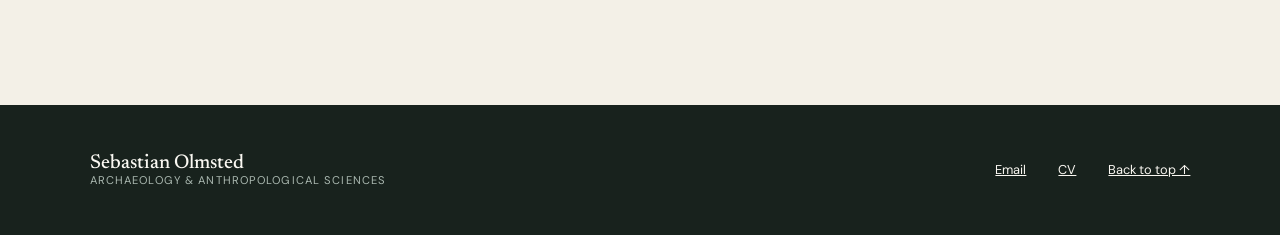
==== commit 6b53722e: "Refresh portfolio stylesheet cache" ====
--- a/index.html
+++ b/index.html
@@ -1,7 +1,7 @@
 <!doctype html>
 <html lang="en"><head><meta charset="utf-8"><meta name="viewport" content="width=device-width,initial-scale=1">
 <title>Sebastian Olmsted | Portfolio</title><meta name="description" content="Fieldwork, laboratory practice, and research by archaeologist Sebastian Olmsted.">
-<link rel="preconnect" href="https://fonts.googleapis.com"><link rel="preconnect" href="https://fonts.gstatic.com" crossorigin><link href="https://fonts.googleapis.com/css2?family=DM+Sans:wght@400;500;600&family=Newsreader:opsz,wght@6..72,400;6..72,500;6..72,600&display=swap" rel="stylesheet"><link rel="stylesheet" href="styles.css">
+<link rel="preconnect" href="https://fonts.googleapis.com"><link rel="preconnect" href="https://fonts.gstatic.com" crossorigin><link href="https://fonts.googleapis.com/css2?family=DM+Sans:wght@400;500;600&family=Newsreader:opsz,wght@6..72,400;6..72,500;6..72,600&display=swap" rel="stylesheet"><link rel="stylesheet" href="styles.css?v=4">
 <link rel="icon" type="image/svg+xml" href="data:image/svg+xml,%3Csvg xmlns='http://www.w3.org/2000/svg' viewBox='0 0 64 64'%3E%3Crect width='64' height='64' rx='12' fill='%2324392f'/%3E%3Cpath d='M13 42h38M17 36h30M21 30h22M25 24h14M29 18h6' stroke='%23d5a75d' stroke-width='4' stroke-linecap='round'/%3E%3C/svg%3E"></head>
 <body><a class="skip" href="#main">Skip to content</a>
 <header><a class="brand" href="index.html">Sebastian Olmsted <span>| Portfolio</span></a><button class="menu" aria-expanded="false" aria-controls="nav">Menu</button><nav id="nav"><a href="mnemosyne.html">Mnemosyne Project</a><a href="#projects">Projects</a><a href="#experience">Experience</a><a href="assets/sebastian-olmsted-cv.pdf">CV</a></nav></header>
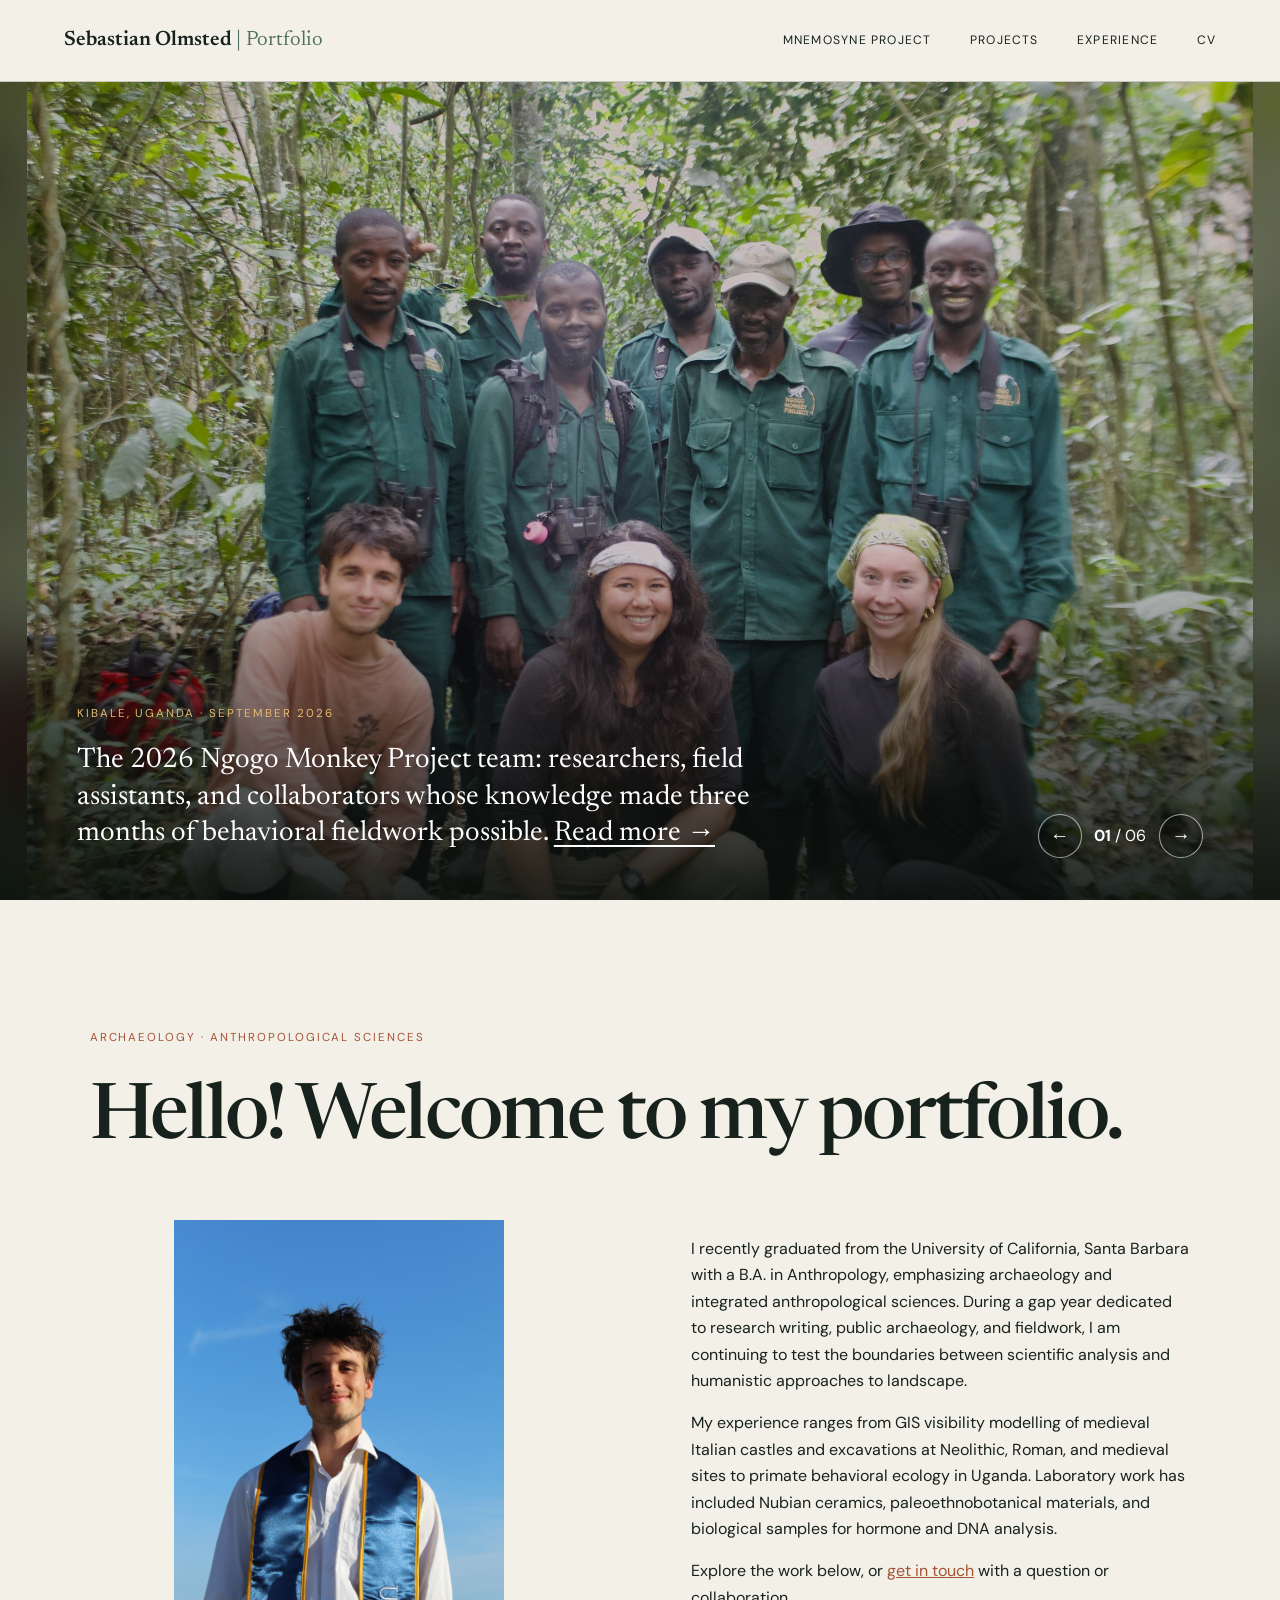
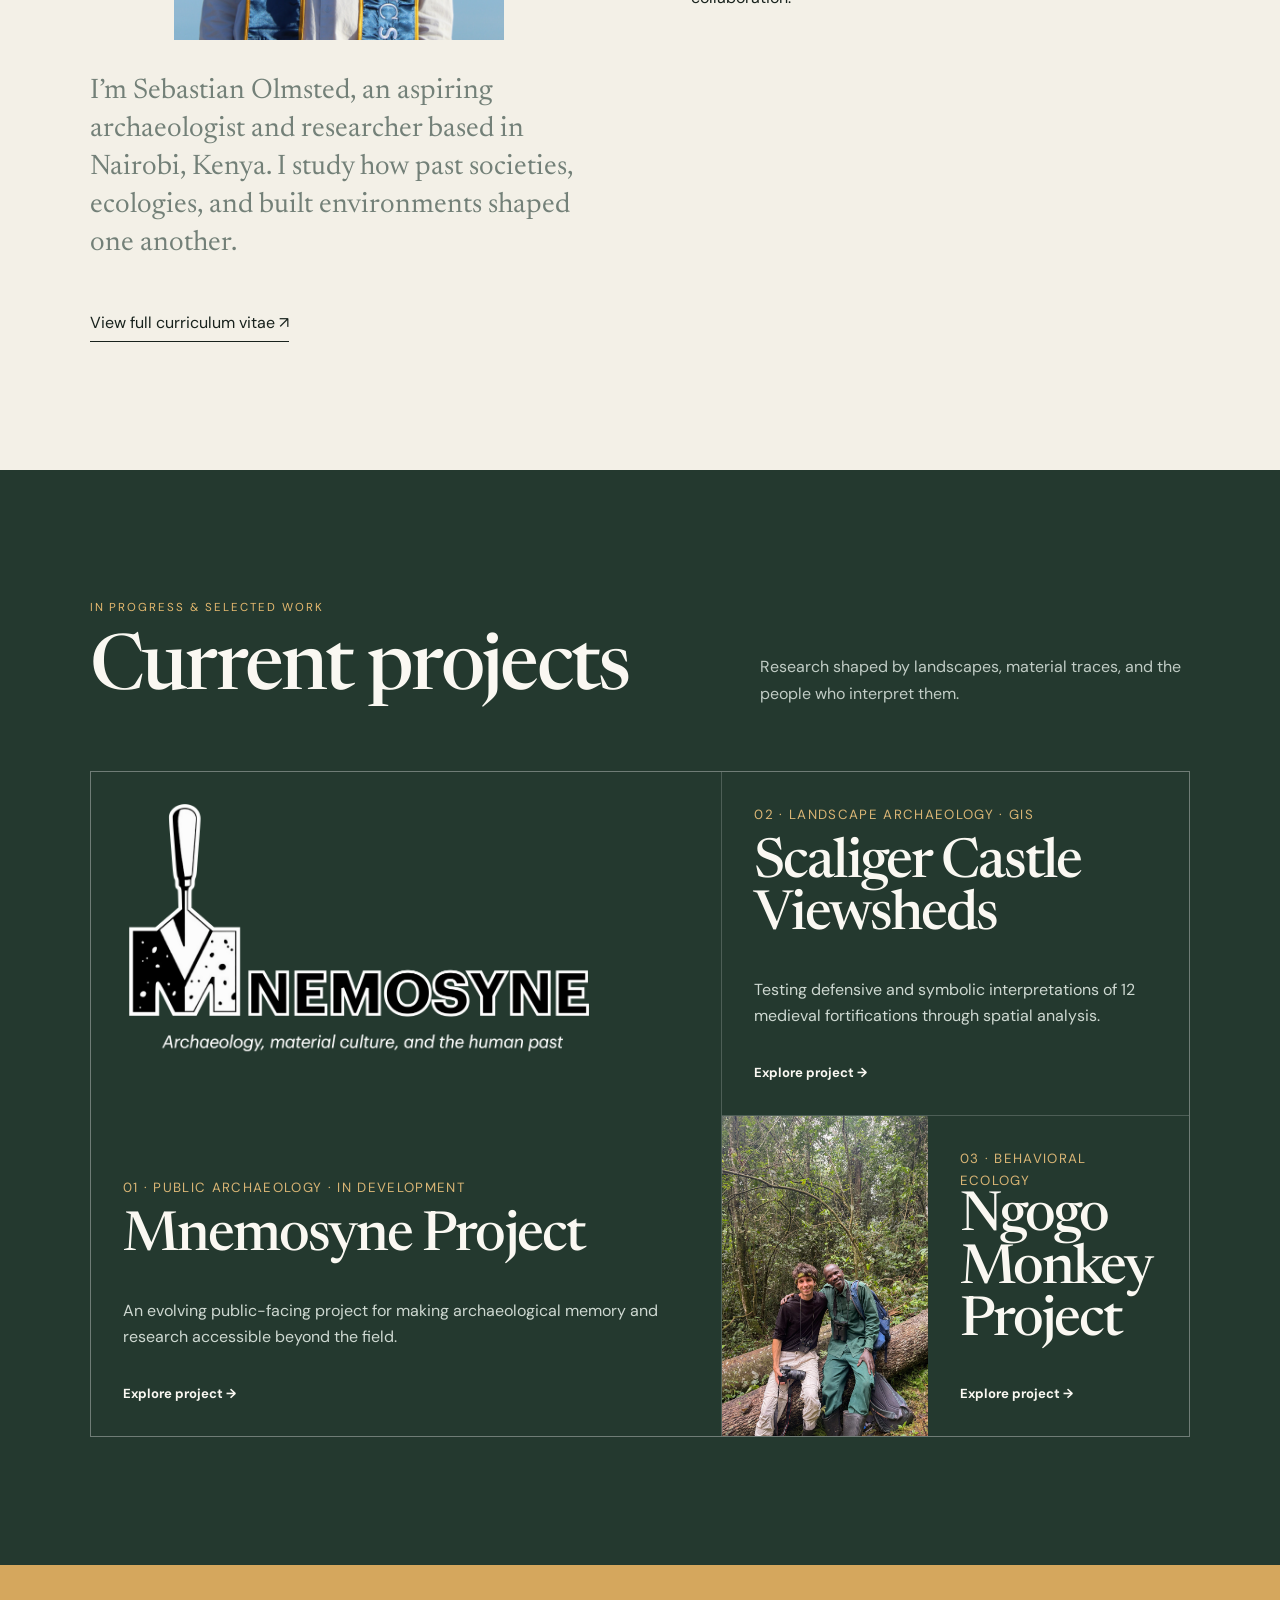
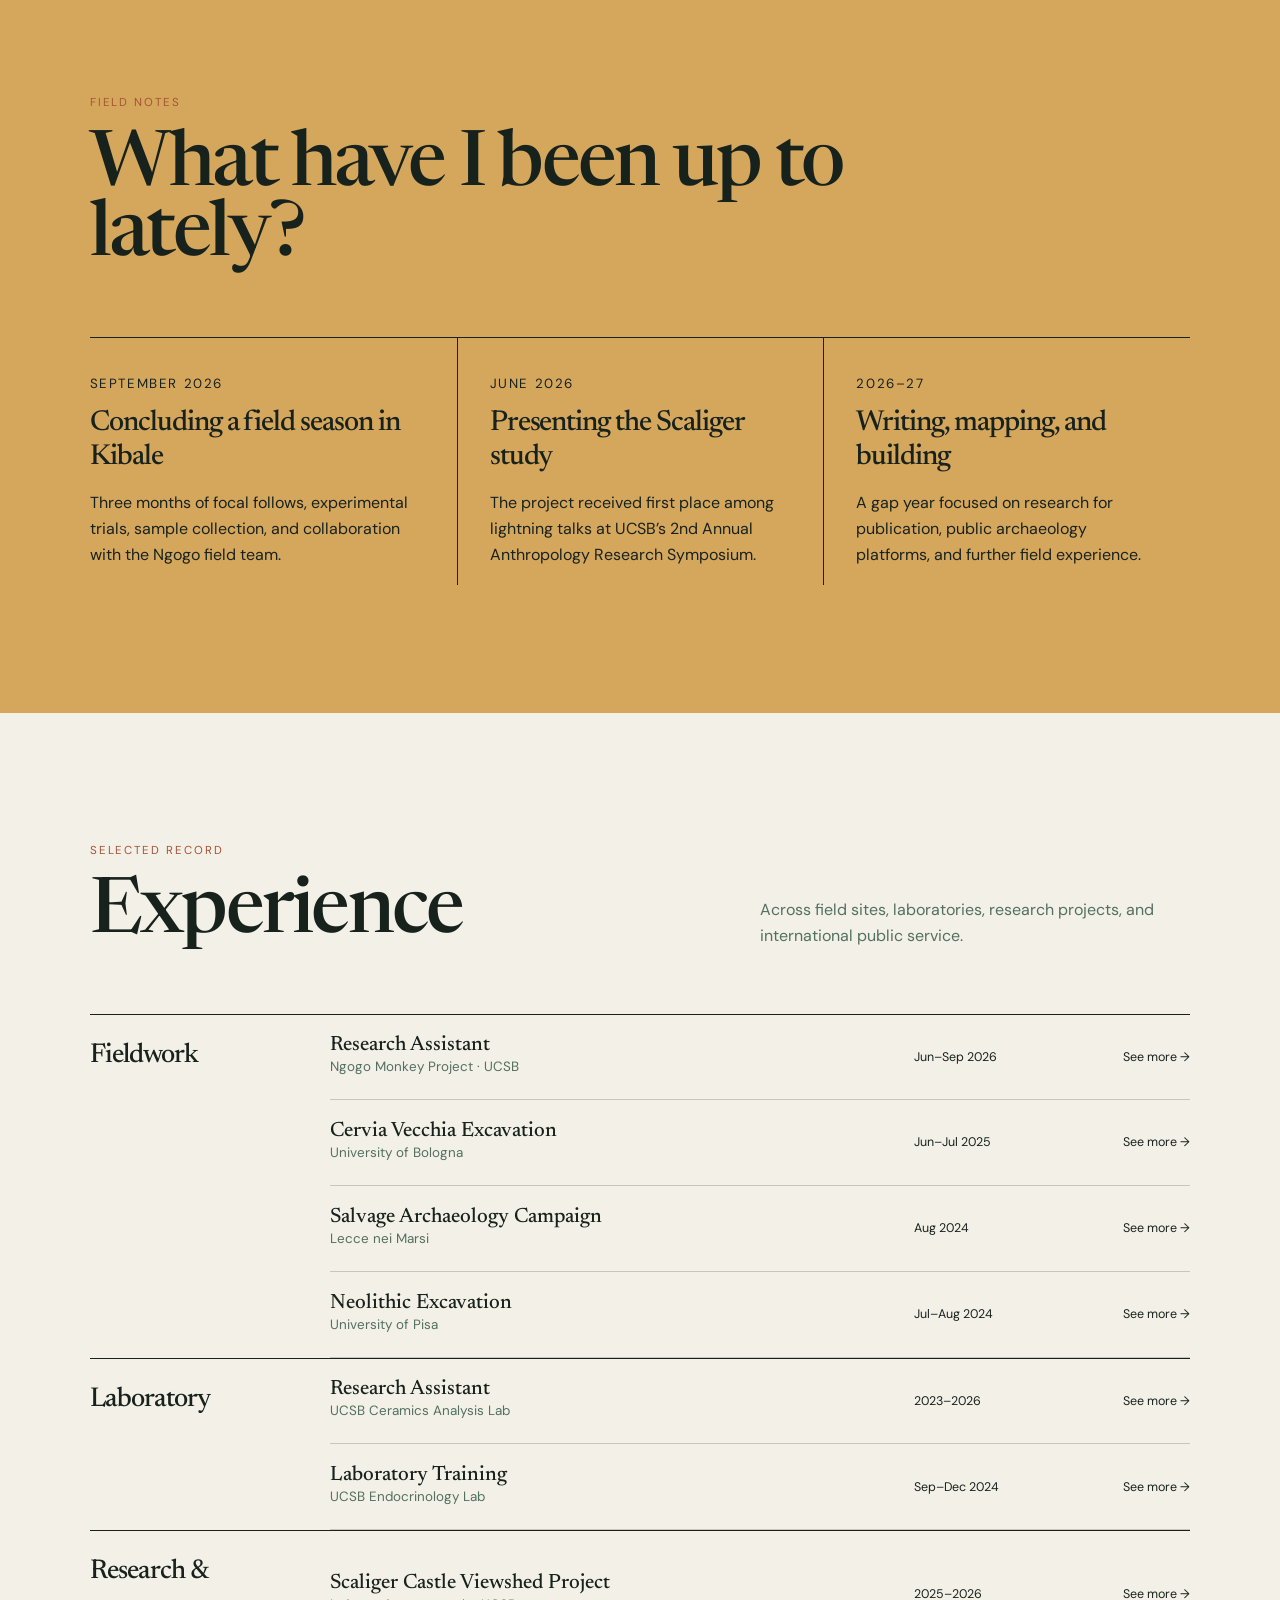
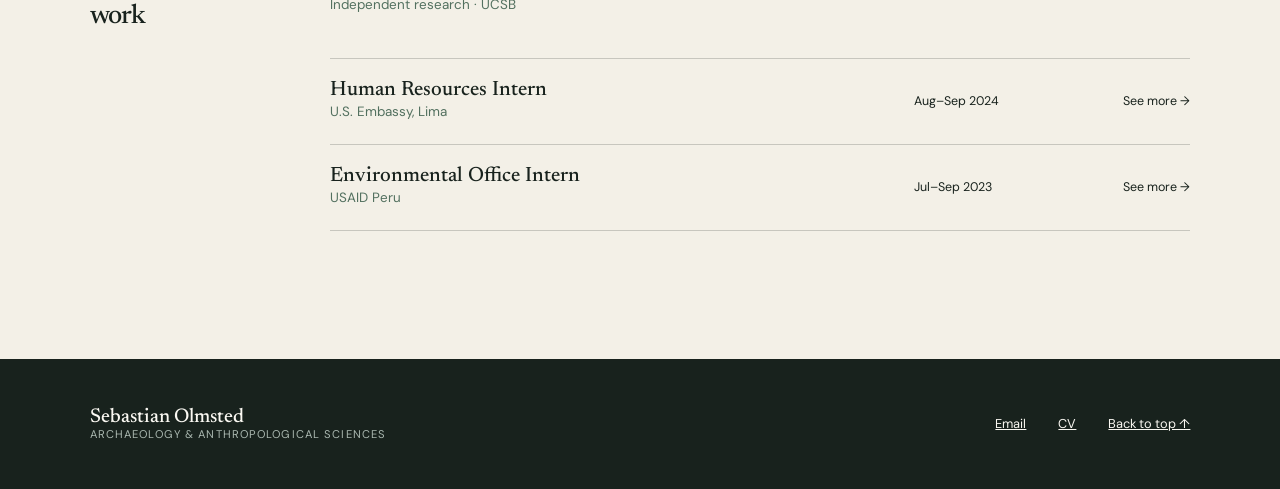
==== commit 64e10fd2: "Expand portfolio project pages and imagery" ====
--- a/index.html
+++ b/index.html
@@ -1,7 +1,7 @@
 <!doctype html>
 <html lang="en"><head><meta charset="utf-8"><meta name="viewport" content="width=device-width,initial-scale=1">
 <title>Sebastian Olmsted | Portfolio</title><meta name="description" content="Fieldwork, laboratory practice, and research by archaeologist Sebastian Olmsted.">
-<link rel="preconnect" href="https://fonts.googleapis.com"><link rel="preconnect" href="https://fonts.gstatic.com" crossorigin><link href="https://fonts.googleapis.com/css2?family=DM+Sans:wght@400;500;600&family=Newsreader:opsz,wght@6..72,400;6..72,500;6..72,600&display=swap" rel="stylesheet"><link rel="stylesheet" href="styles.css?v=4">
+<link rel="preconnect" href="https://fonts.googleapis.com"><link rel="preconnect" href="https://fonts.gstatic.com" crossorigin><link href="https://fonts.googleapis.com/css2?family=DM+Sans:wght@400;500;600&family=Newsreader:opsz,wght@6..72,400;6..72,500;6..72,600&display=swap" rel="stylesheet"><link rel="stylesheet" href="styles.css?v=5">
 <link rel="icon" type="image/svg+xml" href="data:image/svg+xml,%3Csvg xmlns='http://www.w3.org/2000/svg' viewBox='0 0 64 64'%3E%3Crect width='64' height='64' rx='12' fill='%2324392f'/%3E%3Cpath d='M13 42h38M17 36h30M21 30h22M25 24h14M29 18h6' stroke='%23d5a75d' stroke-width='4' stroke-linecap='round'/%3E%3C/svg%3E"></head>
 <body><a class="skip" href="#main">Skip to content</a>
 <header><a class="brand" href="index.html">Sebastian Olmsted <span>| Portfolio</span></a><button class="menu" aria-expanded="false" aria-controls="nav">Menu</button><nav id="nav"><a href="mnemosyne.html">Mnemosyne Project</a><a href="#projects">Projects</a><a href="#experience">Experience</a><a href="assets/sebastian-olmsted-cv.pdf">CV</a></nav></header>
@@ -12,10 +12,10 @@
 <article class="slide" data-slide><img src="assets/section-cervia-vecchia.jpg" alt="Excavated archaeological section at Cervia Vecchia"><div class="caption"><p class="eyebrow">Cervia, Italy · June 2025</p><p>Excavating an artificial pit whose limits helped reveal a spoliated medieval fortification. <a href="fieldwork.html#cervia">Read more →</a></p></div></article>
 <article class="slide" data-slide><img src="assets/roman-burial-excavation.JPG" alt="Careful excavation of a Roman burial"><div class="caption"><p class="eyebrow">Lecce nei Marsi, Italy · July 2024</p><p>Documenting a Roman-era cappuccina burial during a rescue archaeology campaign. <a href="fieldwork.html#salvage">Read more →</a></p></div></article>
 <article class="slide" data-slide><img src="assets/bracelet-reconstruction.JPG" alt="Reconstructed bracelet made from archaeological beads"><div class="caption"><p class="eyebrow">Santa Barbara, USA · October 2024</p><p>A hypothetical bracelet reconstruction using beads recovered at Tombos in modern-day Sudan. <a href="laboratory.html#ceramics">Read more →</a></p></div></article>
-<article class="slide" data-slide><img src="assets/presidential-pre-advance.jpg" alt="A presidential pre-advance delegation in Lima"><div class="caption"><p class="eyebrow">Lima, Peru · August 2024</p><p>Supporting the presidential pre-advance ahead of the 2024 APEC Leaders’ Summit. <a href="work.html#embassy">Read more →</a></p></div></article>
+<article class="slide" data-slide><img src="assets/presidential-pre-advance.jpg" alt="A presidential pre-advance delegation in Lima"><div class="caption"><p class="eyebrow">Lima, Peru · August 2024</p><p>Supporting the U.S. presidential pre-advance ahead of the 2024 APEC Leaders’ Summit. <a href="work.html#embassy">Read more →</a></p></div></article>
 <div class="controls"><button data-prev aria-label="Previous image">←</button><span><b data-current>01</b> / 06</span><button data-next aria-label="Next image">→</button></div></section>
 
-<section class="intro pad"><p class="eyebrow dark">Archaeology · Anthropological sciences</p><h1>Hello! Welcome to my portfolio.</h1><div class="columns"><p class="lede">I’m Sebastian Olmsted, an aspiring archaeologist and researcher based in Nairobi, Kenya. I study how past societies, ecologies, and built environments shaped one another.</p><div><p>I recently graduated from the University of California, Santa Barbara with a B.A. in Anthropology, emphasizing archaeology and integrated anthropological sciences. During a gap year dedicated to research writing, public archaeology, and fieldwork, I am continuing to test the boundaries between scientific analysis and humanistic approaches to landscape.</p><p>My experience ranges from GIS visibility modelling of medieval Italian castles and excavations at Neolithic, Roman, and medieval sites to primate behavioral ecology in Uganda. Laboratory work has included Nubian ceramics, paleoethnobotanical materials, and biological samples for hormone and DNA analysis.</p><p>Explore the work below, or <a href="mailto:bas.olmsted@gmail.com">get in touch</a> with a question or collaboration.</p></div></div><a class="underlink" href="assets/sebastian-olmsted-cv.pdf">View full curriculum vitae ↗</a></section>
+<section class="intro pad"><p class="eyebrow dark">Archaeology · Anthropological sciences</p><h1>Hello! Welcome to my portfolio.</h1><div class="columns"><div><img class="portrait" src="assets/grad-pic.jpg" alt="Sebastian Olmsted in graduation regalia"><p class="lede">I’m Sebastian Olmsted, an aspiring archaeologist and researcher based in Nairobi, Kenya. I study how past societies, ecologies, and built environments shaped one another.</p></div><div><p>I recently graduated from the University of California, Santa Barbara with a B.A. in Anthropology, emphasizing archaeology and integrated anthropological sciences. During a gap year dedicated to research writing, public archaeology, and fieldwork, I am continuing to test the boundaries between scientific analysis and humanistic approaches to landscape.</p><p>My experience ranges from GIS visibility modelling of medieval Italian castles and excavations at Neolithic, Roman, and medieval sites to primate behavioral ecology in Uganda. Laboratory work has included Nubian ceramics, paleoethnobotanical materials, and biological samples for hormone and DNA analysis.</p><p>Explore the work below, or <a href="mailto:bas.olmsted@gmail.com">get in touch</a> with a question or collaboration.</p></div></div><a class="underlink" href="assets/sebastian-olmsted-cv.pdf">View full curriculum vitae ↗</a></section>
 
 <section class="projects pad" id="projects"><div class="heading"><div><p class="eyebrow">In progress & selected work</p><h2>Current projects</h2></div><p>Research shaped by landscapes, material traces, and the people who interpret them.</p></div><div class="project-grid">
 <a class="project-card feature" href="mnemosyne.html"><small>01 · Public archaeology · In development</small><h3>Mnemosyne Project</h3><p>An evolving public-facing project for making archaeological memory and research accessible beyond the field.</p><b>Explore project →</b></a>
--- a/styles.css
+++ b/styles.css
@@ -21,3 +21,17 @@
 .mnemosyne-page .page-hero h1:before{content:"";display:inline-block;width:clamp(70px,8vw,110px);height:clamp(145px,16vw,230px);background:url('assets/mnemosyne-logo.png') center/contain no-repeat;margin-right:.25em;vertical-align:-.25em}
 .project-image img{height:auto}
 @media(max-width:800px){.caption{padding:8rem 1.25rem 6.5rem}.caption>p:last-child{font-size:clamp(1.15rem,5vw,1.55rem)}.group{grid-template-columns:1fr}.project-card.feature::before{width:105px;height:225px;margin-bottom:3rem}.mnemosyne-page .page-hero h1:before{display:block;margin:0 0 1rem}}
+
+/* Portfolio content update */
+.intro h1{margin-top:clamp(1.25rem,3vw,2.5rem)}
+.portrait{width:min(100%,330px);max-height:420px;object-fit:cover;object-position:center 24%;margin:0 auto 2rem}
+.project-card.feature::before{width:min(100%,560px);height:250px;background-image:url('assets/mnemosyne-logo-revised.png');background-position:center;margin:0 auto auto}
+.mnemosyne-page .page-hero h1:before{display:none}
+.mnemosyne-hero-logo{width:min(900px,82vw);max-height:300px;object-fit:contain;object-position:center;margin:2rem auto 3rem}
+.image-grid{display:grid;grid-template-columns:repeat(2,minmax(0,1fr));gap:1.5rem;margin:2rem 0}
+.image-grid figure{margin:0}
+.image-grid img{width:100%;height:360px;object-fit:cover}
+.image-grid .wide{grid-column:1/-1}
+.image-grid .wide img{height:auto;max-height:600px}
+.image-grid figcaption{font-size:.78rem;color:var(--moss);margin-top:.6rem}
+@media(max-width:800px){.project-card.feature::before{width:100%;height:180px;margin-bottom:3rem}.image-grid{grid-template-columns:1fr}.image-grid .wide{grid-column:auto}.image-grid img{height:auto;max-height:520px}.mnemosyne-hero-logo{width:100%;margin:1.5rem 0 2.5rem}}
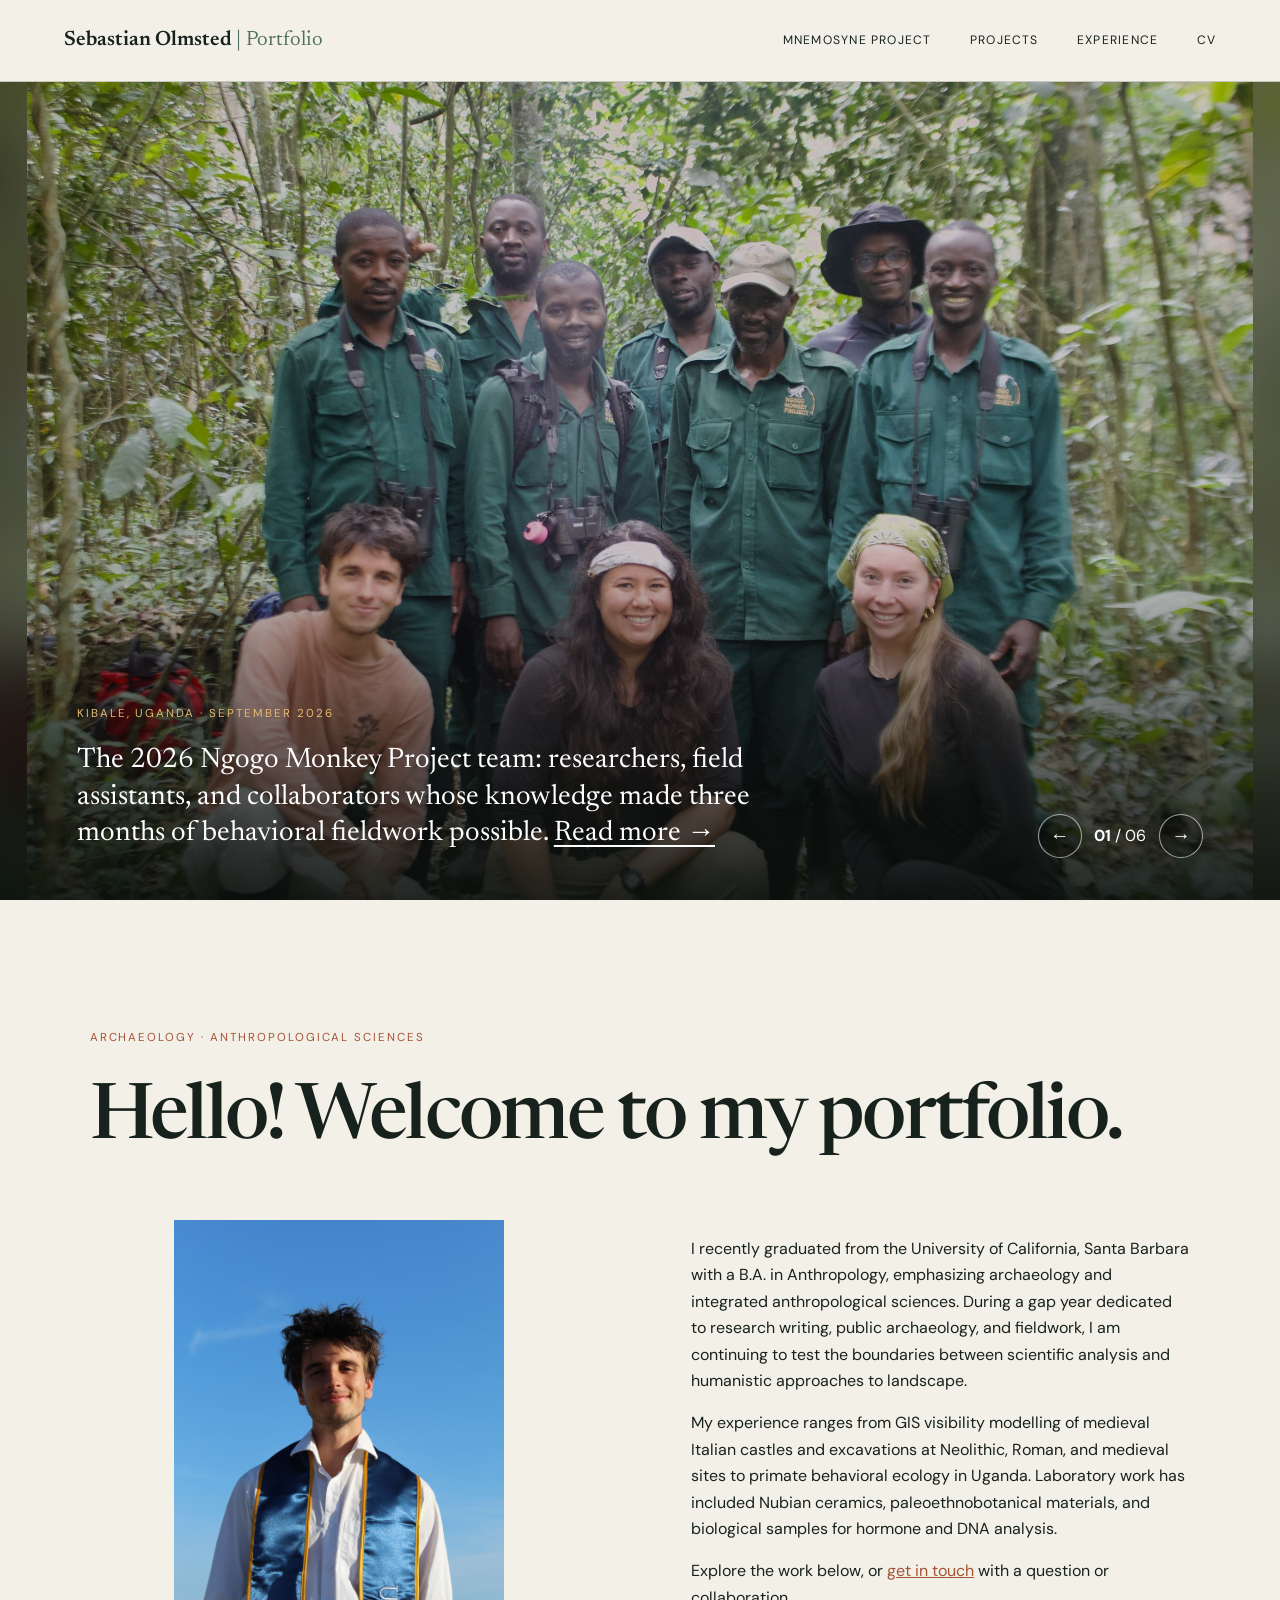
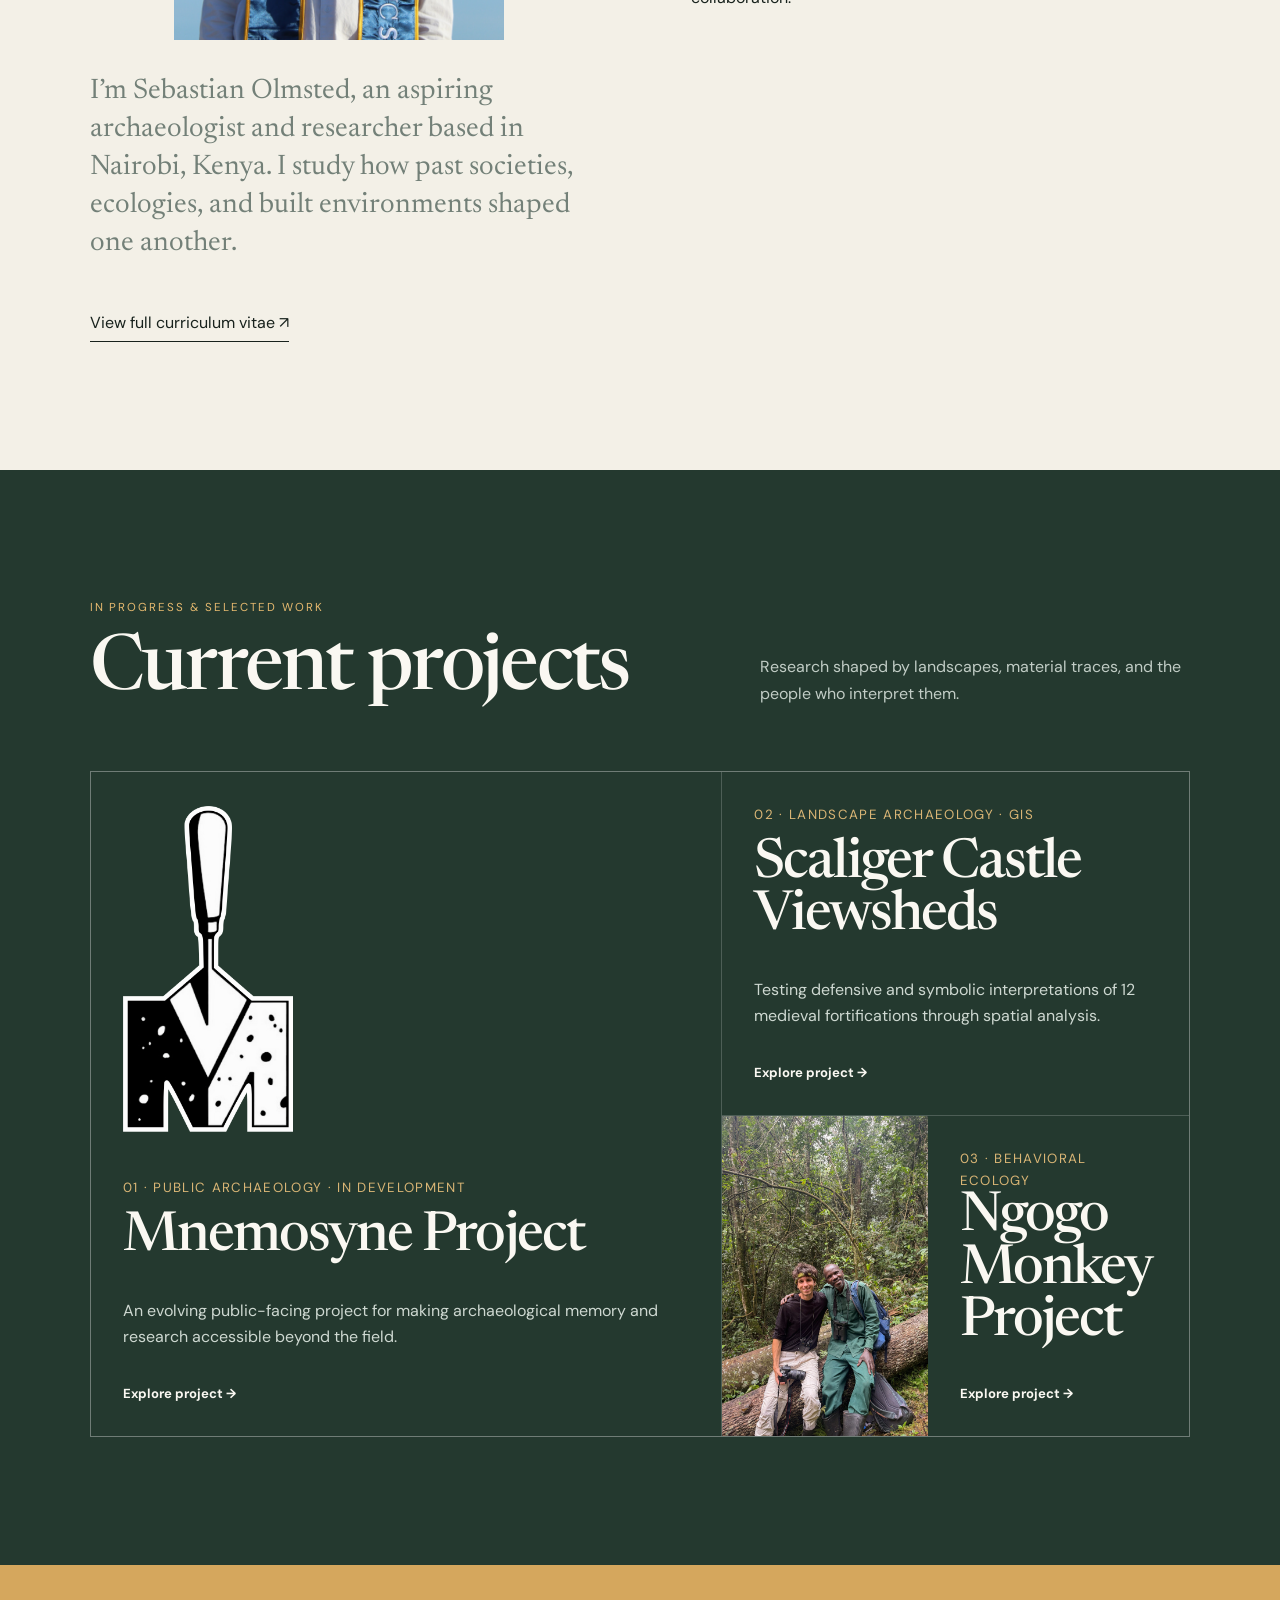
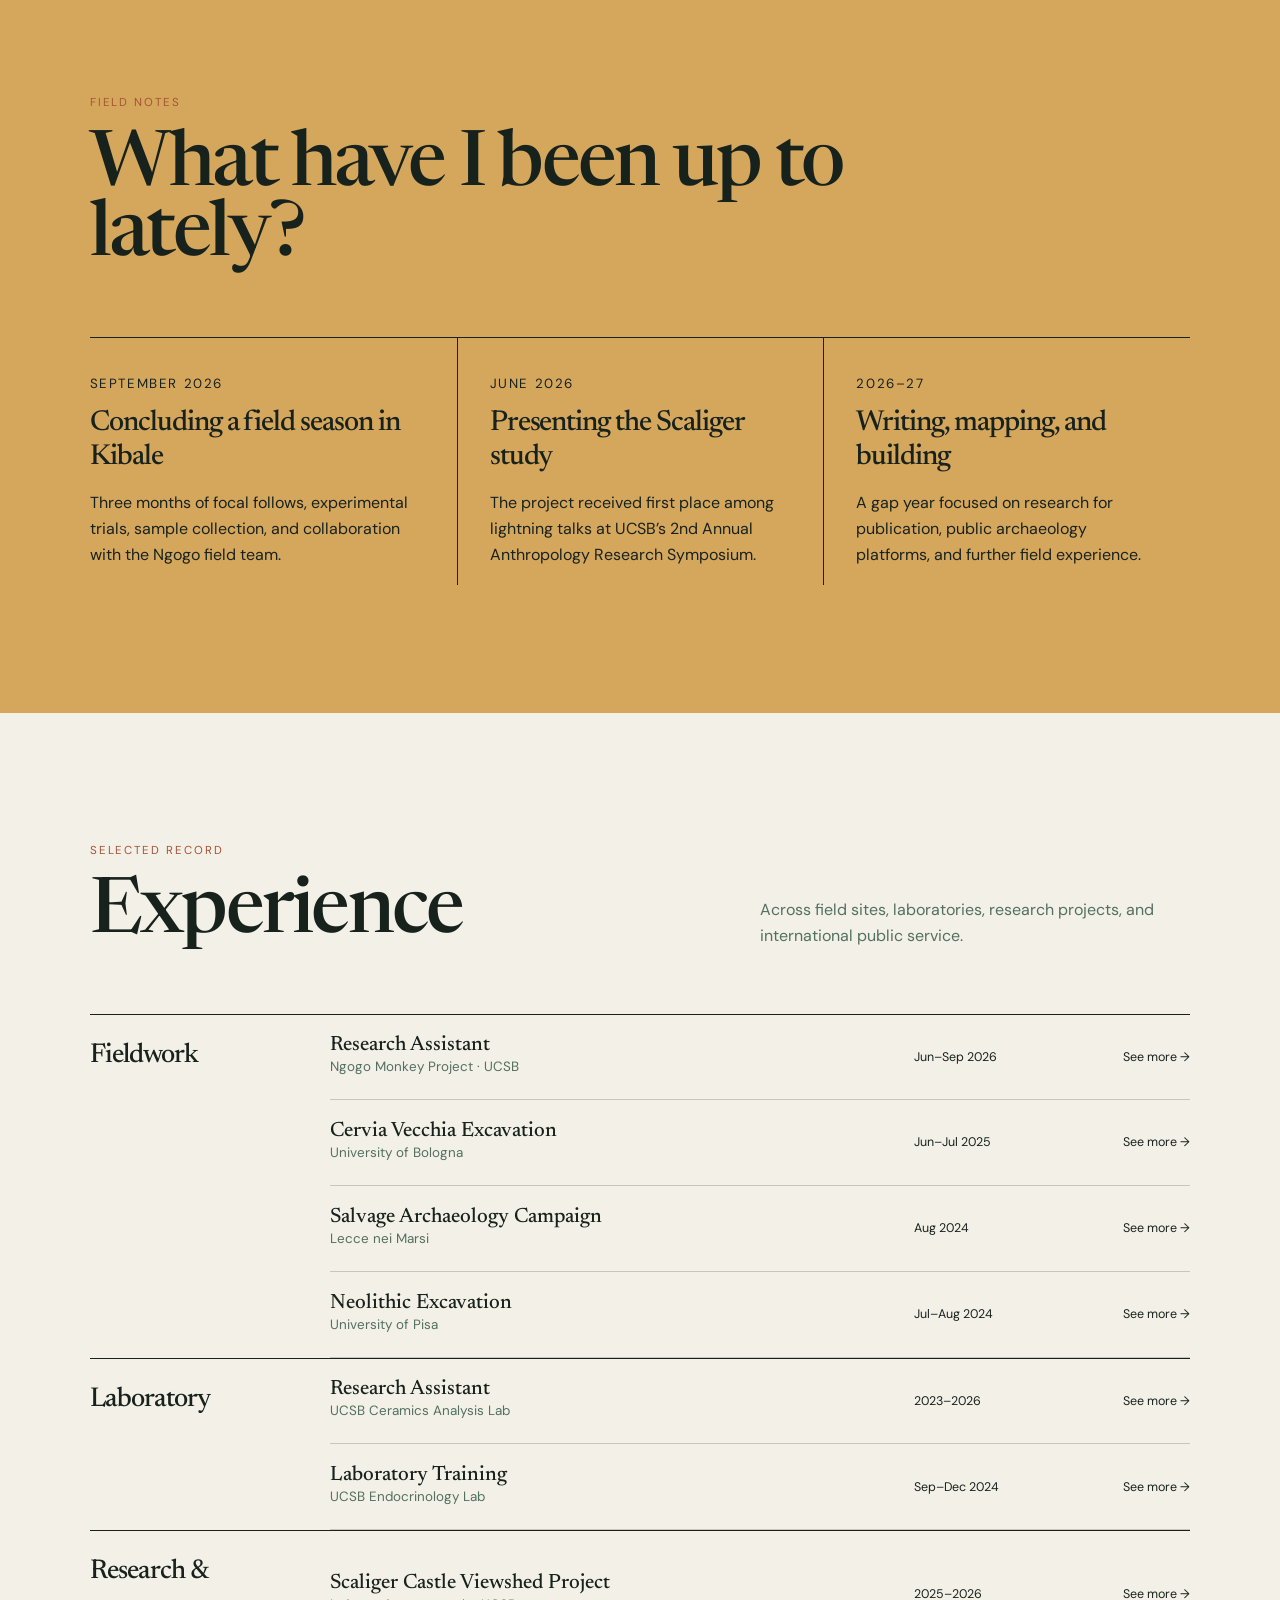
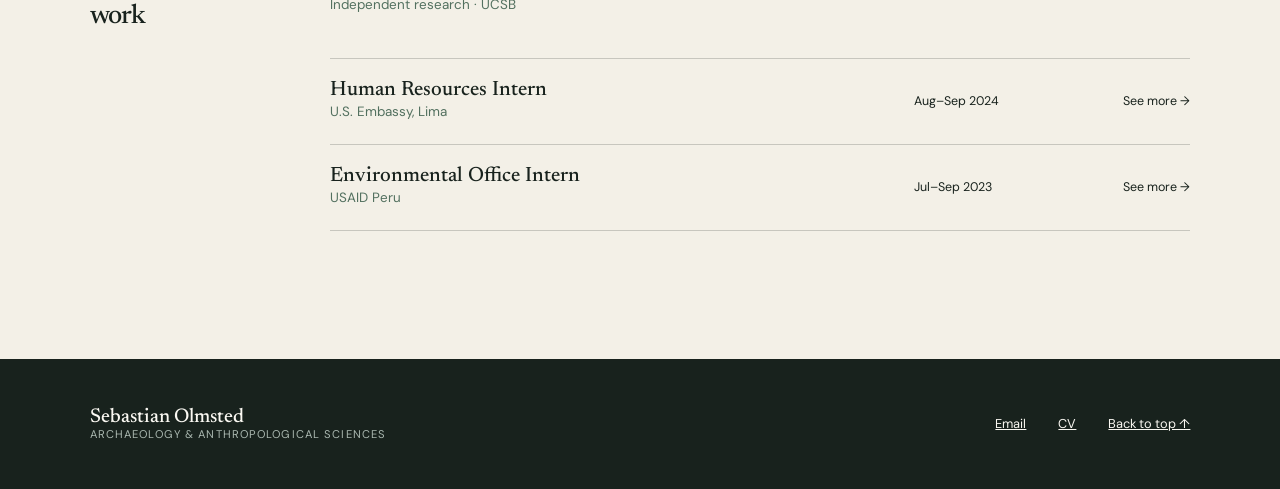
==== commit 2da2914c: "Expand portfolio content and project imagery" ====
--- a/index.html
+++ b/index.html
@@ -1,7 +1,7 @@
 <!doctype html>
 <html lang="en"><head><meta charset="utf-8"><meta name="viewport" content="width=device-width,initial-scale=1">
 <title>Sebastian Olmsted | Portfolio</title><meta name="description" content="Fieldwork, laboratory practice, and research by archaeologist Sebastian Olmsted.">
-<link rel="preconnect" href="https://fonts.googleapis.com"><link rel="preconnect" href="https://fonts.gstatic.com" crossorigin><link href="https://fonts.googleapis.com/css2?family=DM+Sans:wght@400;500;600&family=Newsreader:opsz,wght@6..72,400;6..72,500;6..72,600&display=swap" rel="stylesheet"><link rel="stylesheet" href="styles.css?v=5">
+<link rel="preconnect" href="https://fonts.googleapis.com"><link rel="preconnect" href="https://fonts.gstatic.com" crossorigin><link href="https://fonts.googleapis.com/css2?family=DM+Sans:wght@400;500;600&family=Newsreader:opsz,wght@6..72,400;6..72,500;6..72,600&display=swap" rel="stylesheet"><link rel="stylesheet" href="styles.css?v=6">
 <link rel="icon" type="image/svg+xml" href="data:image/svg+xml,%3Csvg xmlns='http://www.w3.org/2000/svg' viewBox='0 0 64 64'%3E%3Crect width='64' height='64' rx='12' fill='%2324392f'/%3E%3Cpath d='M13 42h38M17 36h30M21 30h22M25 24h14M29 18h6' stroke='%23d5a75d' stroke-width='4' stroke-linecap='round'/%3E%3C/svg%3E"></head>
 <body><a class="skip" href="#main">Skip to content</a>
 <header><a class="brand" href="index.html">Sebastian Olmsted <span>| Portfolio</span></a><button class="menu" aria-expanded="false" aria-controls="nav">Menu</button><nav id="nav"><a href="mnemosyne.html">Mnemosyne Project</a><a href="#projects">Projects</a><a href="#experience">Experience</a><a href="assets/sebastian-olmsted-cv.pdf">CV</a></nav></header>
--- a/styles.css
+++ b/styles.css
@@ -25,7 +25,7 @@
 /* Portfolio content update */
 .intro h1{margin-top:clamp(1.25rem,3vw,2.5rem)}
 .portrait{width:min(100%,330px);max-height:420px;object-fit:cover;object-position:center 24%;margin:0 auto 2rem}
-.project-card.feature::before{width:min(100%,560px);height:250px;background-image:url('assets/mnemosyne-logo-revised.png');background-position:center;margin:0 auto auto}
+.project-card.feature::before{width:170px;height:330px;background-image:url('assets/mnemosyne-logo.png');background-position:left center;margin:0 0 auto}
 .mnemosyne-page .page-hero h1:before{display:none}
 .mnemosyne-hero-logo{width:min(900px,82vw);max-height:300px;object-fit:contain;object-position:center;margin:2rem auto 3rem}
 .image-grid{display:grid;grid-template-columns:repeat(2,minmax(0,1fr));gap:1.5rem;margin:2rem 0}
@@ -34,4 +34,4 @@
 .image-grid .wide{grid-column:1/-1}
 .image-grid .wide img{height:auto;max-height:600px}
 .image-grid figcaption{font-size:.78rem;color:var(--moss);margin-top:.6rem}
-@media(max-width:800px){.project-card.feature::before{width:100%;height:180px;margin-bottom:3rem}.image-grid{grid-template-columns:1fr}.image-grid .wide{grid-column:auto}.image-grid img{height:auto;max-height:520px}.mnemosyne-hero-logo{width:100%;margin:1.5rem 0 2.5rem}}
+@media(max-width:800px){.project-card.feature::before{width:120px;height:245px;margin-bottom:3rem}.image-grid{grid-template-columns:1fr}.image-grid .wide{grid-column:auto}.image-grid img{height:auto;max-height:520px}.mnemosyne-hero-logo{width:100%;margin:1.5rem 0 2.5rem}}
